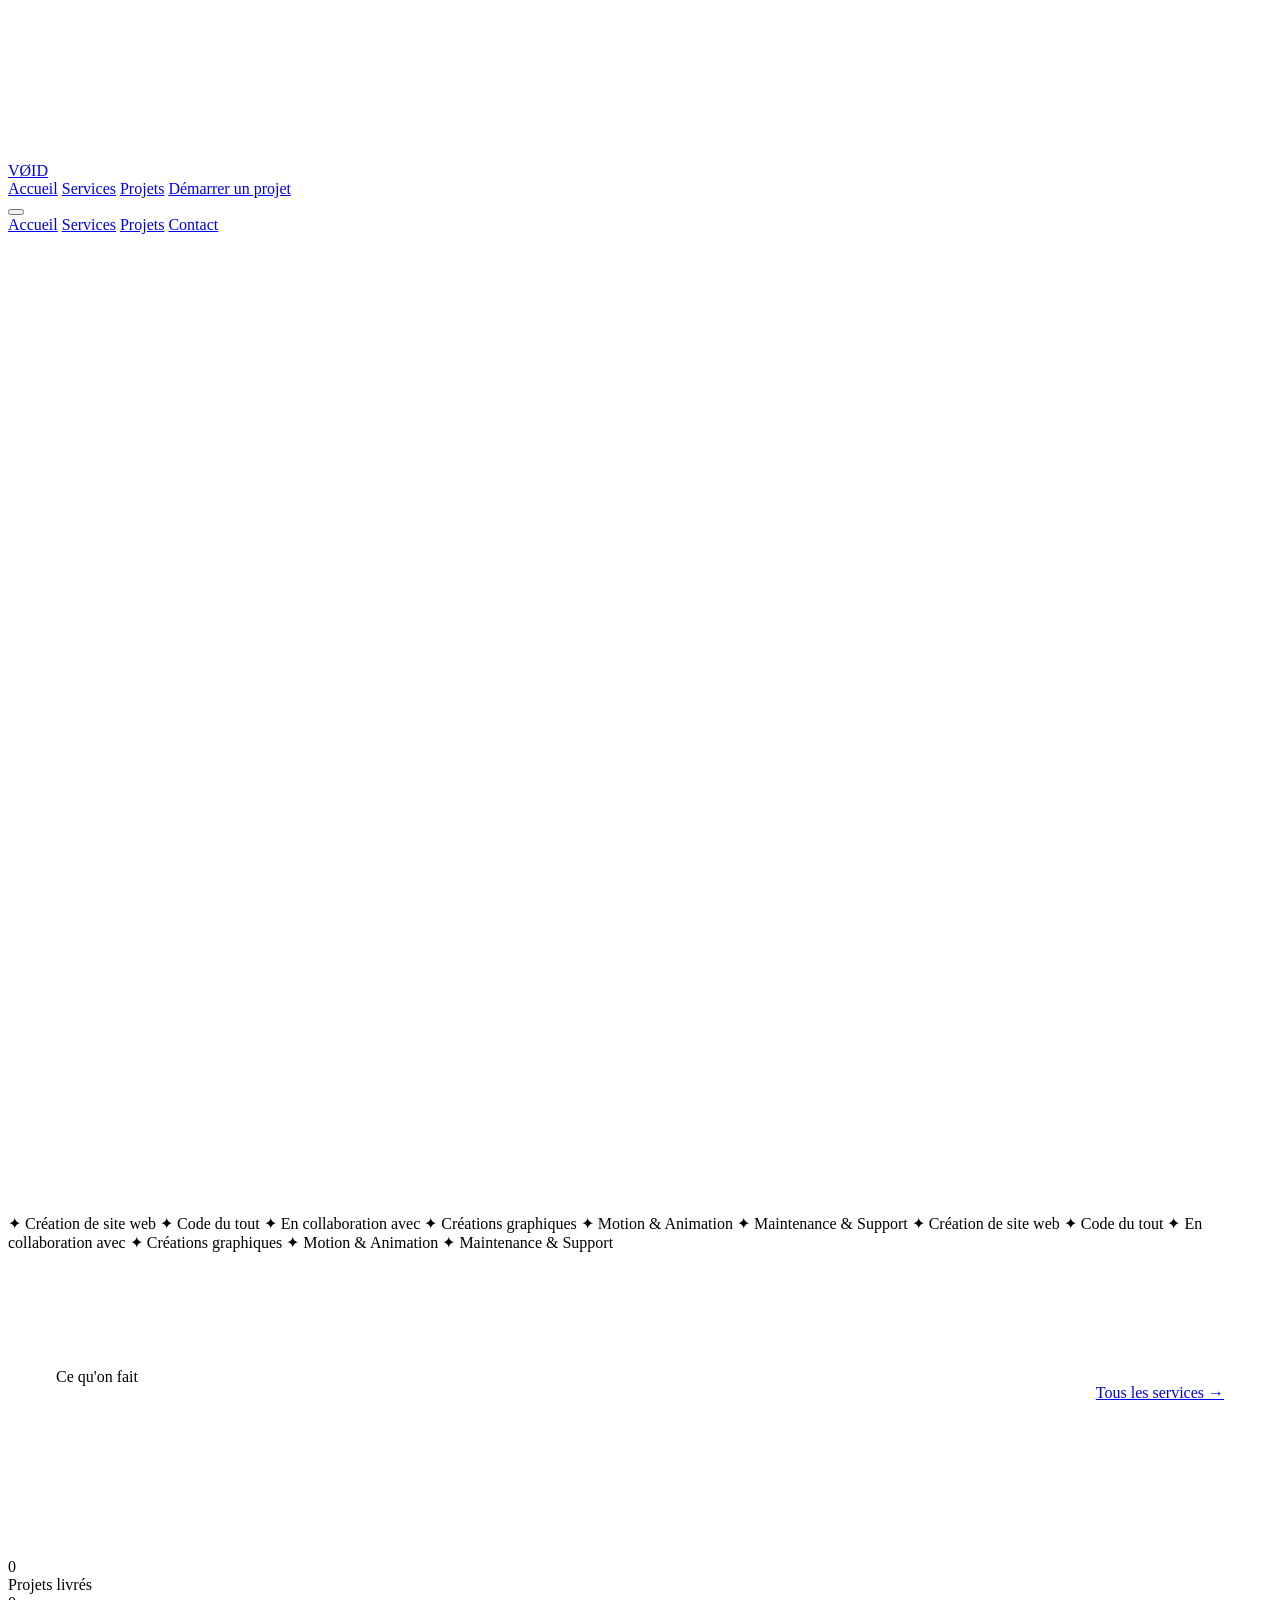
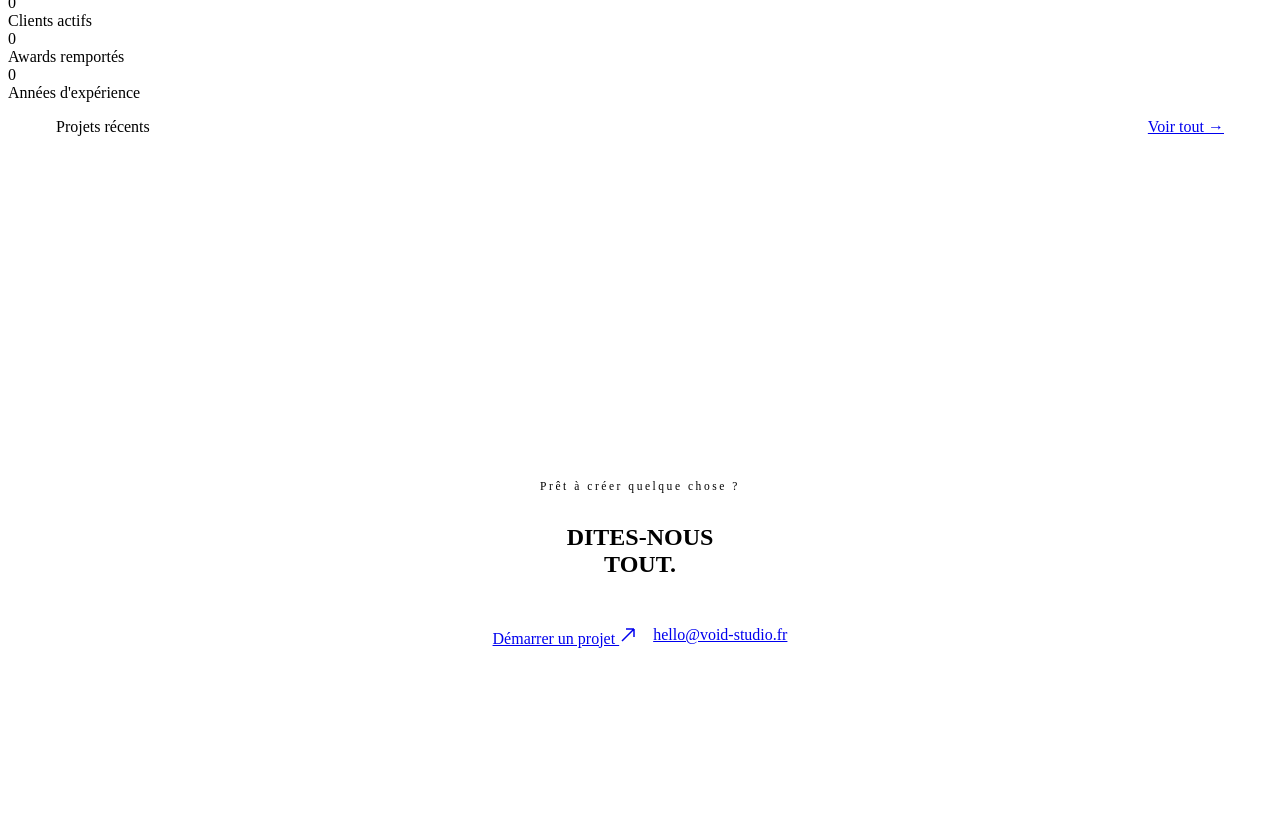
==== index.html @ 0b265ab8 "Add files via upload" ====
<!DOCTYPE html>
<html lang="fr">
<head>
<meta charset="UTF-8">
<meta name="viewport" content="width=device-width, initial-scale=1.0">
<title>VØID Studio — Accueil</title>
<meta name="description" content="Studio créatif parisien. Création de site web, code, design et collaborations.">
<link rel="stylesheet" href="css/style.css">
<style>
  .hero {
    min-height: 100vh;
    display: flex; flex-direction: column; justify-content: flex-end;
    padding: 0 48px 80px;
    position: relative; z-index: 1; overflow: hidden;
  }
  .hero-bg-text {
    position: absolute; bottom: -2vw; left: -1vw;
    font-size: 30vw; font-weight: 800;
    color: rgba(255,255,255,0.018); line-height: 1;
    letter-spacing: -0.05em; pointer-events: none;
    user-select: none; z-index: 0;
  }
  .hero-content { position: relative; z-index: 1; }
  .hero-tag {
    font-family: var(--font-mono); font-size: 0.72rem;
    color: var(--accent); letter-spacing: 0.22em;
    margin-bottom: 28px;
    opacity: 0; animation: fadeUp 0.9s 0.2s var(--ease-out) forwards;
    display: flex; align-items: center; gap: 12px;
  }
  .hero-tag::before { content:''; display:block; width:28px; height:1px; background:var(--accent); }
  .hero-title {
    font-size: clamp(5rem, 13vw, 14rem);
    font-weight: 800; line-height: 0.88; letter-spacing: -0.04em;
    opacity: 0; animation: fadeUp 0.9s 0.35s var(--ease-out) forwards;
  }
  .hero-title .accent { color: var(--accent); }
  .hero-bottom {
    display: flex; justify-content: space-between; align-items: flex-end;
    margin-top: 52px;
    opacity: 0; animation: fadeUp 0.9s 0.6s var(--ease-out) forwards; gap: 24px;
  }
  .hero-desc { font-family:var(--font-mono); font-size:0.85rem; color:var(--muted); line-height:1.8; max-width:320px; }
  .hero-actions { display:flex; gap:16px; flex-shrink:0; }
  .hero-scroll {
    position: absolute; bottom: 36px; left: 50%; transform: translateX(-50%);
    font-family:var(--font-mono); font-size:0.65rem; color:var(--muted); letter-spacing:0.2em;
    display:flex; flex-direction:column; align-items:center; gap:12px;
    opacity:0; animation: fadeIn 1s 1.2s forwards;
  }
  .hero-scroll-line { width:1px; height:60px; background:var(--muted2); position:relative; overflow:hidden; }
  .hero-scroll-line::after {
    content:''; position:absolute; top:-100%; width:100%; height:100%; background:var(--accent);
    animation: scrollLine 2s 1.5s var(--ease-out) infinite;
  }
  @keyframes scrollLine { 0%{top:-100%} 100%{top:200%} }

  .services-preview { padding: 100px 48px; }
  .services-header { display:flex; justify-content:space-between; align-items:flex-end; margin-bottom:56px; }
  .services-grid-home { display:grid; grid-template-columns:repeat(3,1fr); gap:2px; }
  .service-card-home {
    background:var(--bg2); border:1px solid var(--border); padding:44px 36px;
    transition:all 0.4s var(--ease-out); position:relative; overflow:hidden;
    text-decoration:none; color:inherit; display:block;
  }
  .service-card-home::after { content:''; position:absolute; bottom:0; left:0; right:0; height:2px; transform:scaleX(0); transform-origin:left; transition:transform 0.4s var(--ease-out); }
  .service-card-home:hover { background:var(--bg3); transform:translateY(-4px); }
  .service-card-home:hover::after { transform:scaleX(1); }
  .sc-num { font-family:var(--font-mono); font-size:0.65rem; color:var(--muted); margin-bottom:28px; display:flex; align-items:center; justify-content:space-between; }
  .sc-icon { font-size:1.4rem; }
  .sc-name { font-size:1.25rem; font-weight:700; margin-bottom:12px; }
  .sc-short { font-family:var(--font-mono); font-size:0.78rem; color:var(--muted); line-height:1.7; }
  .sc-arrow { margin-top:28px; font-size:1.1rem; opacity:0; transform:translateX(-8px); transition:all 0.3s var(--ease-out); }
  .service-card-home:hover .sc-arrow { opacity:1; transform:translateX(0); }
  .sc-c1::after{background:#b8ff57} .sc-c2::after{background:#57c8ff} .sc-c3::after{background:#ff9f57}
  .sc-c4::after{background:#ff4d6d} .sc-c5::after{background:#c457ff} .sc-c6::after{background:#57ffd4}

  .projects-preview { padding: 0 48px 100px; }
  .projects-header { display:flex; justify-content:space-between; align-items:center; margin-bottom:40px; }
  .projects-grid-home { display:grid; grid-template-columns:1.4fr 1fr; grid-template-rows:auto auto; gap:16px; }
  .proj-card { position:relative; overflow:hidden; text-decoration:none; color:inherit; background:var(--bg2); display:block; }
  .proj-card-big { grid-row:1/3; min-height:600px; }
  .proj-card-sm { min-height:280px; }
  .proj-visual { width:100%; height:100%; display:flex; align-items:center; justify-content:center; transition:transform 0.7s var(--ease-out); }
  .proj-big-text { font-size:9rem; font-weight:800; color:rgba(255,255,255,0.06); letter-spacing:-0.05em; transition:transform 0.7s var(--ease-out),color 0.4s; }
  .proj-card:hover .proj-big-text { color:rgba(255,255,255,0.09); transform:scale(1.04); }
  .proj-overlay { position:absolute; inset:0; background:linear-gradient(to top,rgba(7,7,13,0.92) 0%,rgba(7,7,13,0.1) 60%); padding:32px; display:flex; flex-direction:column; justify-content:flex-end; opacity:0; transition:opacity 0.4s; }
  .proj-card:hover .proj-overlay { opacity:1; }
  .proj-cat { font-family:var(--font-mono); font-size:0.65rem; color:var(--accent); letter-spacing:0.18em; margin-bottom:8px; }
  .proj-name { font-size:1.6rem; font-weight:700; margin-bottom:8px; }
  .proj-desc { font-family:var(--font-mono); font-size:0.78rem; color:rgba(240,239,234,0.6); line-height:1.7; }
  .proj-year { position:absolute; top:24px; right:24px; font-family:var(--font-mono); font-size:0.65rem; color:var(--muted); }

  .cta-section { padding:160px 48px; text-align:center; border-top:1px solid var(--border); }
  .cta-eyebrow { font-family:var(--font-mono); font-size:0.72rem; color:var(--accent); letter-spacing:0.22em; margin-bottom:32px; display:flex; align-items:center; justify-content:center; gap:16px; }
  .cta-eyebrow::before,.cta-eyebrow::after { content:''; display:block; width:40px; height:1px; background:var(--accent); }
  .cta-title { margin-bottom:48px; }
  .cta-buttons { display:flex; gap:16px; justify-content:center; }

  @media(max-width:1024px){ .services-grid-home{grid-template-columns:repeat(2,1fr)} }
  @media(max-width:768px){
    .hero{padding:0 24px 64px}
    .hero-bottom{flex-direction:column;align-items:flex-start}
    .services-preview,.projects-preview{padding-left:24px;padding-right:24px}
    .services-grid-home{grid-template-columns:1fr}
    .services-header{flex-direction:column;gap:24px;align-items:flex-start}
    .projects-grid-home{grid-template-columns:1fr}
    .proj-card-big{grid-row:auto;min-height:340px}
    .cta-section{padding:100px 24px}
    .cta-buttons{flex-direction:column;align-items:center}
  }
</style>
</head>
<body>
<canvas id="stars"></canvas>
<div class="cursor" id="cursor"></div>
<div class="cursor-ring" id="cursorRing"></div>
<div class="page-transition"></div>

<nav class="nav">
  <a class="nav-logo" href="index.html">VØID</a>
  <div class="nav-links">
    <a href="index.html">Accueil</a>
    <a href="services.html">Services</a>
    <a href="projets.html">Projets</a>
    <a href="contact.html" class="nav-cta">Démarrer un projet</a>
  </div>
  <button class="nav-toggle" aria-label="Menu"><span></span><span></span><span></span></button>
</nav>
<nav class="nav-mobile">
  <a href="index.html">Accueil</a>
  <a href="services.html">Services</a>
  <a href="projets.html">Projets</a>
  <a href="contact.html">Contact</a>
</nav>

<div class="page">
  <section class="hero">
    <div class="hero-bg-text">VØID</div>
    <div class="hero-content">
      <p class="hero-tag">Studio créatif — Paris</p>
      <h1 class="hero-title hero-parallax">
        <span class="glitch" data-text="NOUS">NOUS</span><br>
        FAISONS<br>DU <span class="accent">BRUIT.</span>
      </h1>
      <div class="hero-bottom">
        <p class="hero-desc">Un studio qui transforme les idées sauvages en expériences digitales inoubliables.<br>Du code, du design, et beaucoup de caractère.</p>
        <div class="hero-actions">
          <a href="services.html" class="btn btn-primary">Nos services <svg width="18" height="18" viewBox="0 0 18 18" fill="none"><path d="M3 15L15 3M15 3H7M15 3V11" stroke="currentColor" stroke-width="1.5"/></svg></a>
          <a href="projets.html" class="btn btn-outline">Voir les projets</a>
        </div>
      </div>
    </div>
    <div class="hero-scroll">SCROLL<div class="hero-scroll-line"></div></div>
  </section>

  <div class="marquee-wrapper">
    <div class="marquee-track">
      <span class="marquee-item"><span class="marquee-dot">✦</span> Création de site web</span>
      <span class="marquee-item"><span class="marquee-dot">✦</span> Code du tout</span>
      <span class="marquee-item"><span class="marquee-dot">✦</span> En collaboration avec</span>
      <span class="marquee-item"><span class="marquee-dot">✦</span> Créations graphiques</span>
      <span class="marquee-item"><span class="marquee-dot">✦</span> Motion & Animation</span>
      <span class="marquee-item"><span class="marquee-dot">✦</span> Maintenance & Support</span>
      <span class="marquee-item"><span class="marquee-dot">✦</span> Création de site web</span>
      <span class="marquee-item"><span class="marquee-dot">✦</span> Code du tout</span>
      <span class="marquee-item"><span class="marquee-dot">✦</span> En collaboration avec</span>
      <span class="marquee-item"><span class="marquee-dot">✦</span> Créations graphiques</span>
      <span class="marquee-item"><span class="marquee-dot">✦</span> Motion & Animation</span>
      <span class="marquee-item"><span class="marquee-dot">✦</span> Maintenance & Support</span>
    </div>
  </div>

  <section class="services-preview">
    <div class="services-header">
      <p class="section-label reveal">Ce qu'on fait</p>
      <a href="services.html" class="btn btn-outline reveal">Tous les services →</a>
    </div>
    <div class="services-grid-home" id="servicesGrid"></div>
  </section>

  <div class="stats-bar reveal">
    <div class="stat-item"><div class="stat-number" data-target="87" data-suffix="">0</div><div class="stat-label">Projets livrés</div></div>
    <div class="stat-item"><div class="stat-number" data-target="34" data-suffix="+">0</div><div class="stat-label">Clients actifs</div></div>
    <div class="stat-item"><div class="stat-number" data-target="12" data-suffix="">0</div><div class="stat-label">Awards remportés</div></div>
    <div class="stat-item"><div class="stat-number" data-target="5" data-suffix="">0</div><div class="stat-label">Années d'expérience</div></div>
  </div>

  <section class="projects-preview">
    <div class="projects-header">
      <p class="section-label reveal">Projets récents</p>
      <a href="projets.html" class="btn btn-outline reveal">Voir tout →</a>
    </div>
    <div class="projects-grid-home" id="projectsGrid"></div>
  </section>

  <section class="cta-section">
    <p class="cta-eyebrow reveal">Prêt à créer quelque chose ?</p>
    <h2 class="display-lg cta-title reveal">DITES-NOUS<br><span class="text-accent">TOUT.</span></h2>
    <div class="cta-buttons reveal">
      <a href="contact.html" class="btn btn-primary">Démarrer un projet <svg width="18" height="18" viewBox="0 0 18 18" fill="none"><path d="M3 15L15 3M15 3H7M15 3V11" stroke="currentColor" stroke-width="1.5"/></svg></a>
      <a href="mailto:hello@void-studio.fr" class="btn btn-outline">hello@void-studio.fr</a>
    </div>
  </section>

  <footer class="footer"></footer>
</div>

<script src="js/data.js"></script>
<script src="js/main.js"></script>
<script>
  const colorClasses = ['sc-c1','sc-c2','sc-c3','sc-c4','sc-c5','sc-c6'];
  const grid = document.getElementById('servicesGrid');
  if (grid && window.DATA) {
    DATA.services.forEach((s, i) => {
      grid.innerHTML += `<a href="services.html#${s.id}" class="service-card-home ${colorClasses[i]} reveal" style="transition-delay:${(i*0.08).toFixed(2)}s" data-hover>
        <div class="sc-num"><span>${s.num}</span><span class="sc-icon">${s.icon}</span></div>
        <h3 class="sc-name">${s.title}</h3>
        <p class="sc-short">${s.short}</p>
        <div class="sc-arrow" style="color:${s.color}">→</div></a>`;
    });
  }
  const pgrid = document.getElementById('projectsGrid');
  if (pgrid && window.DATA) {
    DATA.projects.slice(0,3).forEach((p, i) => {
      const big = i === 0;
      pgrid.innerHTML += `<a href="projets.html" class="proj-card ${big?'proj-card-big':'proj-card-sm'} reveal" style="background:linear-gradient(135deg,${p.color1},${p.color2});transition-delay:${(i*0.1).toFixed(2)}s" data-hover>
        <div class="proj-visual"><div class="proj-big-text">${p.letter}</div></div>
        <div class="proj-overlay">
          <div class="proj-cat">${p.tags.join(' — ')}</div>
          <h3 class="proj-name">${p.title}</h3>
          ${big?`<p class="proj-desc">${p.description}</p>`:''}
        </div>
        <span class="proj-year">${p.year}</span></a>`;
    });
  }
</script>
</body>
</html>
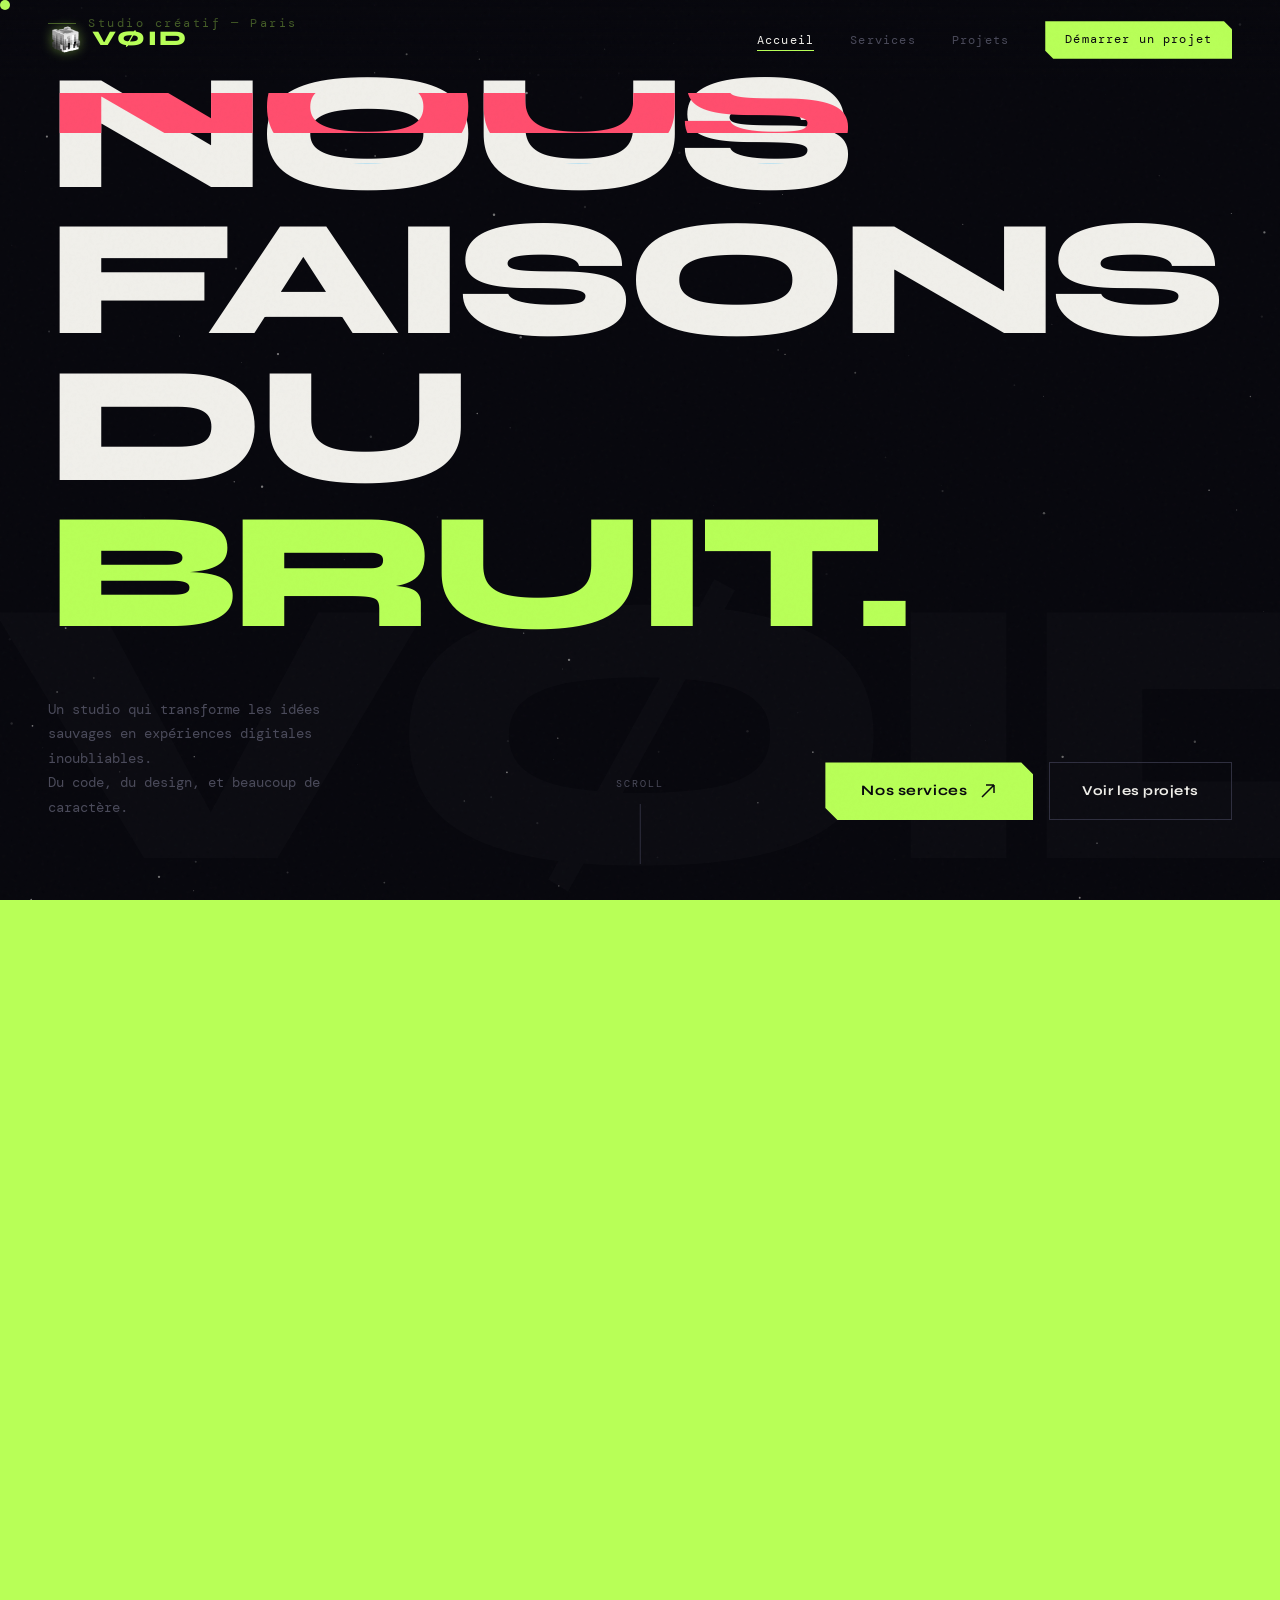
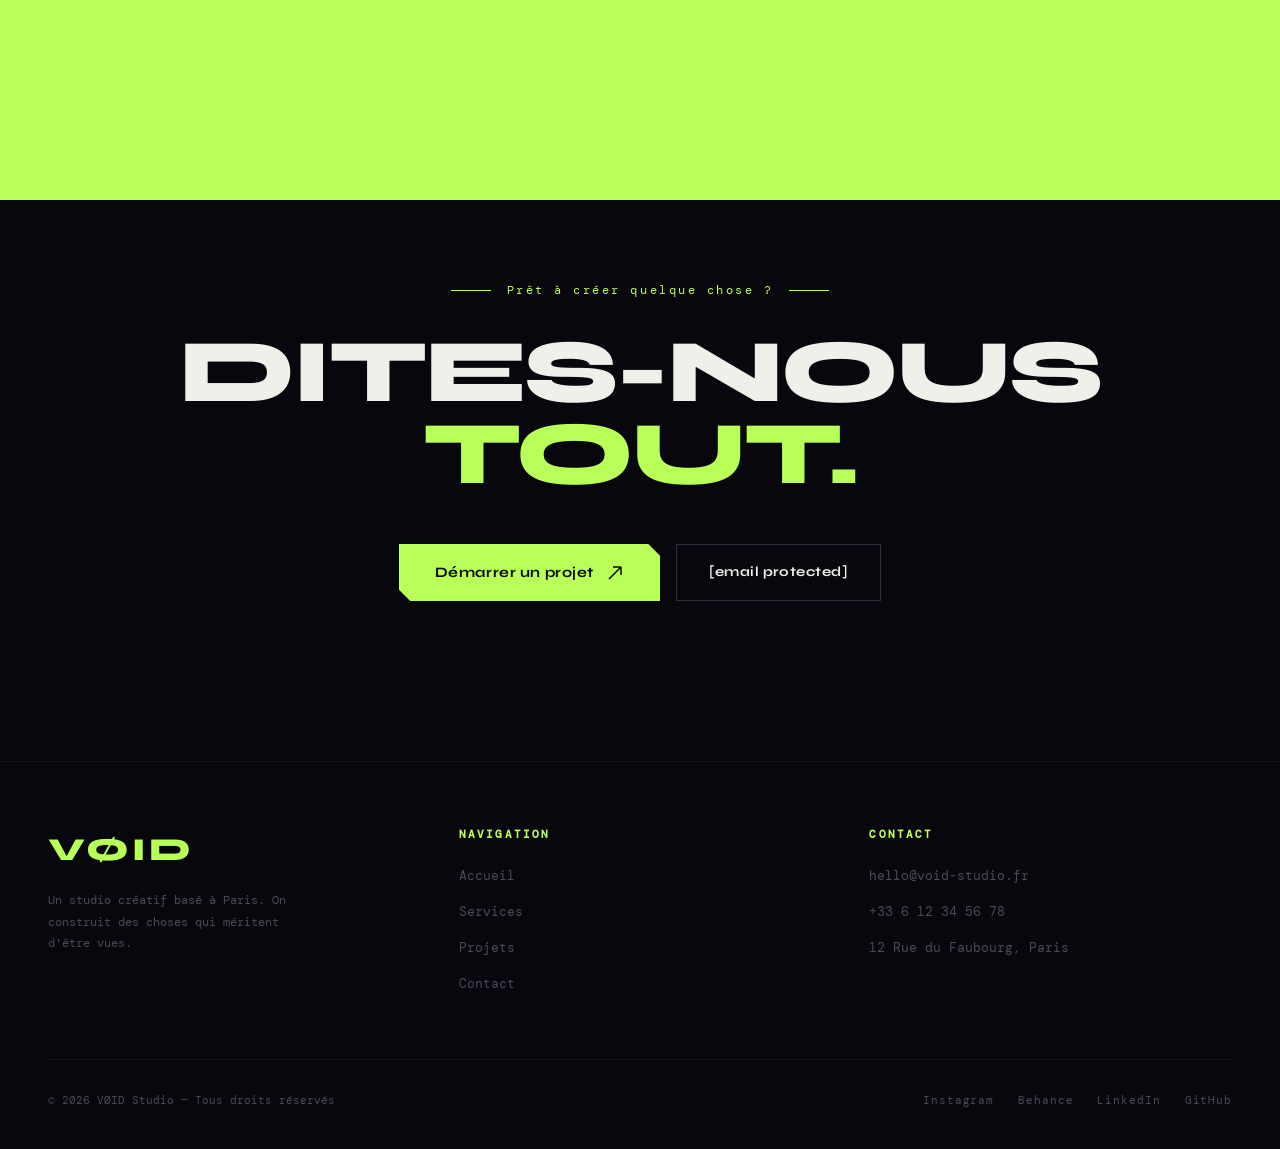
==== commit 4bbc74e0: "Update index.html" ====
--- a/index.html
+++ b/index.html
@@ -5,7 +5,7 @@
 <meta name="viewport" content="width=device-width, initial-scale=1.0">
 <title>VØID Studio — Accueil</title>
 <meta name="description" content="Studio créatif parisien. Création de site web, code, design et collaborations.">
-<link rel="stylesheet" href="css/style.css">
+<link rel="stylesheet" href="style.css">
 <style>
   .hero {
     min-height: 100vh;
@@ -118,7 +118,7 @@
 <div class="page-transition"></div>
 
 <nav class="nav">
-  <a class="nav-logo" href="index.html">VØID</a>
+  <a class="nav-logo" href="index.html"><img src="Voidsoul.png" alt="VØID" style="height:36px;width:36px;object-fit:contain;vertical-align:middle;margin-right:8px;filter:drop-shadow(0 0 6px rgba(184,255,87,0.4))">VØID</a>
   <div class="nav-links">
     <a href="index.html">Accueil</a>
     <a href="services.html">Services</a>
@@ -199,15 +199,15 @@
     <h2 class="display-lg cta-title reveal">DITES-NOUS<br><span class="text-accent">TOUT.</span></h2>
     <div class="cta-buttons reveal">
       <a href="contact.html" class="btn btn-primary">Démarrer un projet <svg width="18" height="18" viewBox="0 0 18 18" fill="none"><path d="M3 15L15 3M15 3H7M15 3V11" stroke="currentColor" stroke-width="1.5"/></svg></a>
-      <a href="mailto:hello@void-studio.fr" class="btn btn-outline">hello@void-studio.fr</a>
+      <a href="/cdn-cgi/l/email-protection#c4aca1a8a8ab84b2abada0e9b7b0b1a0adabeaa2b6" class="btn btn-outline"><span class="__cf_email__" data-cfemail="147c7178787b54627b7d7039676061707d7b3a7266">[email&#160;protected]</span></a>
     </div>
   </section>
 
   <footer class="footer"></footer>
 </div>
 
-<script src="js/data.js"></script>
-<script src="js/main.js"></script>
+<script data-cfasync="false" src="/cdn-cgi/scripts/5c5dd728/cloudflare-static/email-decode.min.js"></script><script src="data.js"></script>
+<script src="main.js"></script>
 <script>
   const colorClasses = ['sc-c1','sc-c2','sc-c3','sc-c4','sc-c5','sc-c6'];
   const grid = document.getElementById('servicesGrid');
@@ -227,13 +227,4 @@
       pgrid.innerHTML += `<a href="projets.html" class="proj-card ${big?'proj-card-big':'proj-card-sm'} reveal" style="background:linear-gradient(135deg,${p.color1},${p.color2});transition-delay:${(i*0.1).toFixed(2)}s" data-hover>
         <div class="proj-visual"><div class="proj-big-text">${p.letter}</div></div>
         <div class="proj-overlay">
-          <div class="proj-cat">${p.tags.join(' — ')}</div>
-          <h3 class="proj-name">${p.title}</h3>
-          ${big?`<p class="proj-desc">${p.description}</p>`:''}
-        </div>
-        <span class="proj-year">${p.year}</span></a>`;
-    });
-  }
-</script>
-</body>
-</html>+          <div class="proj-cat">${p.
--- a/style.css
+++ b/style.css
@@ -0,0 +1,473 @@
+/* ========================================================
+   VØID Studio — Global Stylesheet
+   ======================================================== */
+
+@import url('https://fonts.googleapis.com/css2?family=Syne:wght@400;600;700;800&family=DM+Mono:ital,wght@0,300;0,400;1,300&display=swap');
+
+/* ── RESET & ROOT ── */
+*, *::before, *::after { margin: 0; padding: 0; box-sizing: border-box; }
+
+:root {
+  --bg:      #07070d;
+  --bg2:     #0e0e1a;
+  --bg3:     #141424;
+  --accent:  #b8ff57;
+  --accent2: #ff4d6d;
+  --accent3: #57c8ff;
+  --white:   #f0efea;
+  --muted:   #4a4a5a;
+  --muted2:  #2e2e3e;
+  --border:  rgba(255,255,255,0.06);
+
+  --font-display: 'Syne', sans-serif;
+  --font-mono:    'DM Mono', monospace;
+
+  --ease-out:  cubic-bezier(0.16, 1, 0.3, 1);
+  --ease-in:   cubic-bezier(0.7, 0, 0.84, 0);
+
+  --radius: 2px;
+  --nav-h: 80px;
+}
+
+html { scroll-behavior: smooth; font-size: 16px; }
+
+body {
+  background: var(--bg);
+  color: var(--white);
+  font-family: var(--font-display);
+  cursor: none;
+  overflow-x: hidden;
+  line-height: 1.5;
+  -webkit-font-smoothing: antialiased;
+}
+
+/* ── NOISE OVERLAY ── */
+body::after {
+  content: '';
+  position: fixed; inset: 0;
+  background-image: url("data:image/svg+xml,%3Csvg viewBox='0 0 256 256' xmlns='http://www.w3.org/2000/svg'%3E%3Cfilter id='n'%3E%3CfeTurbulence type='fractalNoise' baseFrequency='0.9' numOctaves='4' stitchTiles='stitch'/%3E%3C/filter%3E%3Crect width='100%25' height='100%25' filter='url(%23n)' opacity='0.04'/%3E%3C/svg%3E");
+  pointer-events: none;
+  z-index: 9000;
+  opacity: 0.5;
+}
+
+/* ── CUSTOM CURSOR ── */
+.cursor {
+  position: fixed; top: 0; left: 0;
+  width: 10px; height: 10px;
+  background: var(--accent);
+  border-radius: 50%;
+  pointer-events: none;
+  z-index: 9999;
+  mix-blend-mode: exclusion;
+  transition: transform 0.08s ease, width 0.3s var(--ease-out), height 0.3s var(--ease-out);
+}
+.cursor-ring {
+  position: fixed; top: 0; left: 0;
+  width: 36px; height: 36px;
+  border: 1px solid rgba(184,255,87,0.5);
+  border-radius: 50%;
+  pointer-events: none;
+  z-index: 9998;
+  mix-blend-mode: exclusion;
+  transition: transform 0.18s var(--ease-out), width 0.35s var(--ease-out), height 0.35s var(--ease-out), border-color 0.3s, background 0.3s;
+}
+.cursor-ring.hovered {
+  width: 56px; height: 56px;
+  border-color: var(--accent);
+  background: rgba(184,255,87,0.06);
+}
+.cursor-ring.clicking { transform: scale(0.8) !important; }
+
+/* ── CANVAS STARS ── */
+#stars {
+  position: fixed; top: 0; left: 0;
+  width: 100%; height: 100%;
+  z-index: 0; pointer-events: none;
+}
+
+/* ── NAVIGATION ── */
+.nav {
+  position: fixed; top: 0; left: 0; right: 0;
+  z-index: 200;
+  height: var(--nav-h);
+  display: flex; justify-content: space-between; align-items: center;
+  padding: 0 48px;
+}
+.nav::before {
+  content: '';
+  position: absolute; inset: 0;
+  background: linear-gradient(to bottom, rgba(7,7,13,0.95) 0%, rgba(7,7,13,0) 100%);
+  pointer-events: none;
+}
+.nav-logo {
+  font-size: 1.3rem; font-weight: 800;
+  letter-spacing: 0.12em; color: var(--accent);
+  text-decoration: none; z-index: 1;
+  transition: opacity 0.3s;
+}
+.nav-logo:hover { opacity: 0.7; }
+.nav-links {
+  display: flex; gap: 36px; align-items: center; z-index: 1;
+}
+.nav-links a {
+  font-family: var(--font-mono); font-size: 0.75rem;
+  color: var(--muted); text-decoration: none;
+  letter-spacing: 0.1em; transition: color 0.3s;
+  position: relative;
+}
+.nav-links a::after {
+  content: '';
+  position: absolute; bottom: -2px; left: 0;
+  width: 0; height: 1px;
+  background: var(--accent);
+  transition: width 0.3s var(--ease-out);
+}
+.nav-links a:hover, .nav-links a.active { color: var(--white); }
+.nav-links a:hover::after, .nav-links a.active::after { width: 100%; }
+.nav-cta {
+  font-family: var(--font-mono) !important;
+  background: var(--accent) !important;
+  color: var(--bg) !important;
+  padding: 10px 20px !important;
+  font-size: 0.72rem !important;
+  font-weight: 400 !important;
+  letter-spacing: 0.1em !important;
+  transition: transform 0.25s, box-shadow 0.25s !important;
+  clip-path: polygon(0 0, calc(100% - 8px) 0, 100% 8px, 100% 100%, 8px 100%, 0 calc(100% - 8px));
+}
+.nav-cta::after { display: none !important; }
+.nav-cta:hover { transform: translateY(-2px) !important; box-shadow: 0 8px 30px rgba(184,255,87,0.3) !important; }
+
+/* Mobile hamburger */
+.nav-toggle {
+  display: none; z-index: 1;
+  flex-direction: column; gap: 5px; cursor: pointer;
+  background: none; border: none; padding: 4px;
+}
+.nav-toggle span {
+  display: block; width: 24px; height: 1px;
+  background: var(--white); transition: all 0.3s;
+}
+.nav-toggle.open span:nth-child(1) { transform: translateY(6px) rotate(45deg); }
+.nav-toggle.open span:nth-child(2) { opacity: 0; }
+.nav-toggle.open span:nth-child(3) { transform: translateY(-6px) rotate(-45deg); }
+
+/* Mobile menu */
+.nav-mobile {
+  display: none;
+  position: fixed; inset: 0;
+  background: var(--bg);
+  z-index: 190;
+  flex-direction: column; justify-content: center; align-items: center;
+  gap: 40px;
+}
+.nav-mobile.open { display: flex; }
+.nav-mobile a {
+  font-size: 2.5rem; font-weight: 800;
+  color: var(--white); text-decoration: none;
+  letter-spacing: -0.02em; transition: color 0.3s;
+}
+.nav-mobile a:hover { color: var(--accent); }
+
+/* ── PAGE WRAPPER ── */
+.page { position: relative; z-index: 1; }
+
+/* ── SECTION BASICS ── */
+.section { padding: 120px 48px; }
+.section-sm { padding: 80px 48px; }
+
+.section-label {
+  font-family: var(--font-mono); font-size: 0.68rem;
+  color: var(--accent); letter-spacing: 0.3em;
+  text-transform: uppercase;
+  display: flex; align-items: center; gap: 16px;
+  margin-bottom: 64px;
+}
+.section-label::before {
+  content: ''; display: block;
+  width: 32px; height: 1px; background: var(--accent);
+  flex-shrink: 0;
+}
+
+/* ── TYPOGRAPHY ── */
+.display-xl {
+  font-size: clamp(4rem, 11vw, 12rem);
+  font-weight: 800; line-height: 0.9;
+  letter-spacing: -0.03em;
+}
+.display-lg {
+  font-size: clamp(3rem, 7vw, 8rem);
+  font-weight: 800; line-height: 0.92;
+  letter-spacing: -0.03em;
+}
+.display-md {
+  font-size: clamp(2rem, 4vw, 4rem);
+  font-weight: 700; line-height: 1.1;
+  letter-spacing: -0.02em;
+}
+.text-accent { color: var(--accent); }
+.text-muted { color: var(--muted); }
+.text-mono {
+  font-family: var(--font-mono);
+  font-size: 0.85rem; line-height: 1.8;
+}
+
+/* ── BUTTONS ── */
+.btn {
+  display: inline-flex; align-items: center; gap: 12px;
+  text-decoration: none; font-family: var(--font-display);
+  font-weight: 700; letter-spacing: 0.04em;
+  transition: all 0.3s var(--ease-out);
+  cursor: none;
+}
+.btn-primary {
+  background: var(--accent); color: var(--bg);
+  padding: 18px 36px; font-size: 0.9rem;
+  clip-path: polygon(0 0, calc(100% - 12px) 0, 100% 12px, 100% 100%, 12px 100%, 0 calc(100% - 12px));
+}
+.btn-primary:hover {
+  transform: translateY(-3px);
+  box-shadow: 0 20px 60px rgba(184,255,87,0.25);
+}
+.btn-outline {
+  border: 1px solid var(--muted2); color: var(--white);
+  padding: 16px 32px; font-size: 0.85rem;
+}
+.btn-outline:hover {
+  border-color: var(--white);
+  transform: translateY(-2px);
+}
+.btn svg { transition: transform 0.3s var(--ease-out); }
+.btn:hover svg { transform: translate(4px, -4px); }
+
+/* ── CARDS ── */
+.card {
+  background: var(--bg2);
+  border: 1px solid var(--border);
+  transition: all 0.4s var(--ease-out);
+}
+.card:hover { border-color: rgba(184,255,87,0.12); background: var(--bg3); }
+
+/* ── TAG ── */
+.tag {
+  display: inline-block;
+  font-family: var(--font-mono); font-size: 0.65rem;
+  letter-spacing: 0.15em; text-transform: uppercase;
+  padding: 5px 12px;
+  border: 1px solid var(--muted2);
+  color: var(--muted);
+}
+
+/* ── DIVIDER ── */
+.divider { height: 1px; background: var(--border); margin: 0 48px; }
+
+/* ── MARQUEE ── */
+.marquee-wrapper {
+  border-top: 1px solid var(--border);
+  border-bottom: 1px solid var(--border);
+  padding: 18px 0; overflow: hidden;
+  background: rgba(255,255,255,0.015);
+}
+.marquee-track {
+  display: flex; white-space: nowrap;
+  animation: marquee 20s linear infinite;
+}
+.marquee-track:hover { animation-play-state: paused; }
+.marquee-item {
+  font-family: var(--font-mono); font-size: 0.72rem;
+  letter-spacing: 0.18em; color: var(--muted);
+  padding: 0 48px; display: flex; align-items: center; gap: 48px;
+}
+.marquee-dot { color: var(--accent); }
+
+/* ── STATS BAR ── */
+.stats-bar {
+  background: var(--accent);
+  display: grid; grid-template-columns: repeat(4, 1fr);
+}
+.stat-item { padding: 52px 40px; border-right: 1px solid rgba(7,7,13,0.12); }
+.stat-item:last-child { border-right: none; }
+.stat-number {
+  font-size: clamp(2.5rem, 5vw, 4rem);
+  font-weight: 800; color: var(--bg); line-height: 1;
+}
+.stat-suffix { color: rgba(7,7,13,0.5); font-size: 0.6em; }
+.stat-label {
+  font-family: var(--font-mono); font-size: 0.7rem;
+  color: rgba(7,7,13,0.55); margin-top: 8px;
+  letter-spacing: 0.1em; text-transform: uppercase;
+}
+
+/* ── FOOTER ── */
+.footer {
+  border-top: 1px solid var(--border);
+  padding: 64px 48px 40px;
+  position: relative; z-index: 1;
+}
+.footer-top {
+  display: grid; grid-template-columns: 1fr 1fr 1fr;
+  gap: 48px; margin-bottom: 64px;
+}
+.footer-brand .logo {
+  font-size: 2rem; font-weight: 800;
+  color: var(--accent); letter-spacing: 0.1em;
+  display: block; margin-bottom: 16px;
+}
+.footer-brand p {
+  font-family: var(--font-mono); font-size: 0.78rem;
+  color: var(--muted); line-height: 1.7; max-width: 260px;
+}
+.footer-col h4 {
+  font-family: var(--font-mono); font-size: 0.68rem;
+  color: var(--accent); letter-spacing: 0.2em;
+  text-transform: uppercase; margin-bottom: 20px;
+}
+.footer-col ul { list-style: none; display: flex; flex-direction: column; gap: 12px; }
+.footer-col ul li a {
+  font-family: var(--font-mono); font-size: 0.8rem;
+  color: var(--muted); text-decoration: none;
+  transition: color 0.3s;
+}
+.footer-col ul li a:hover { color: var(--white); }
+.footer-bottom {
+  display: flex; justify-content: space-between; align-items: center;
+  padding-top: 32px; border-top: 1px solid var(--border);
+}
+.footer-copy {
+  font-family: var(--font-mono); font-size: 0.7rem; color: var(--muted);
+}
+.footer-socials { display: flex; gap: 24px; }
+.footer-socials a {
+  font-family: var(--font-mono); font-size: 0.7rem;
+  color: var(--muted); text-decoration: none;
+  letter-spacing: 0.08em; transition: color 0.3s;
+}
+.footer-socials a:hover { color: var(--accent); }
+
+/* ── SCROLL REVEAL ── */
+.reveal {
+  opacity: 0;
+  transform: translateY(32px);
+  transition: opacity 0.8s var(--ease-out), transform 0.8s var(--ease-out);
+}
+.reveal.visible { opacity: 1; transform: translateY(0); }
+.reveal-left {
+  opacity: 0; transform: translateX(-32px);
+  transition: opacity 0.8s var(--ease-out), transform 0.8s var(--ease-out);
+}
+.reveal-left.visible { opacity: 1; transform: translateX(0); }
+.reveal-right {
+  opacity: 0; transform: translateX(32px);
+  transition: opacity 0.8s var(--ease-out), transform 0.8s var(--ease-out);
+}
+.reveal-right.visible { opacity: 1; transform: translateX(0); }
+
+/* ── PAGE TRANSITION ── */
+.page-transition {
+  position: fixed; inset: 0; z-index: 9990;
+  background: var(--accent);
+  transform: translateY(100%);
+  pointer-events: none;
+}
+.page-transition.entering { animation: ptEnter 0.5s var(--ease-out) forwards; }
+.page-transition.leaving  { animation: ptLeave 0.5s var(--ease-in) forwards; }
+
+/* ── GLITCH ── */
+.glitch { position: relative; }
+.glitch::before, .glitch::after {
+  content: attr(data-text);
+  position: absolute; top: 0; left: 0;
+  width: 100%; height: 100%;
+}
+.glitch::before {
+  color: var(--accent2);
+  clip-path: polygon(0 30%, 100% 30%, 100% 50%, 0 50%);
+  animation: glitch1 5s infinite;
+}
+.glitch::after {
+  color: var(--accent3);
+  clip-path: polygon(0 65%, 100% 65%, 100% 80%, 0 80%);
+  animation: glitch2 5s infinite 0.15s;
+}
+
+/* ── ANIMATIONS ── */
+@keyframes marquee {
+  from { transform: translateX(0); }
+  to   { transform: translateX(-50%); }
+}
+@keyframes glitch1 {
+  0%,88%,100% { transform: translate(0); opacity: 0; }
+  89% { transform: translate(-3px, 1px); opacity: 0.8; }
+  91% { transform: translate(3px, -1px); opacity: 0.5; }
+  94% { transform: translate(0); opacity: 0; }
+}
+@keyframes glitch2 {
+  0%,90%,100% { transform: translate(0); opacity: 0; }
+  91% { transform: translate(3px, -2px); opacity: 0.7; }
+  93% { transform: translate(-3px, 1px); opacity: 0.4; }
+  96% { transform: translate(0); opacity: 0; }
+}
+@keyframes fadeUp {
+  from { opacity: 0; transform: translateY(30px); }
+  to   { opacity: 1; transform: translateY(0); }
+}
+@keyframes fadeIn {
+  from { opacity: 0; }
+  to   { opacity: 1; }
+}
+@keyframes ptEnter {
+  from { transform: translateY(100%); }
+  to   { transform: translateY(0%); }
+}
+@keyframes ptLeave {
+  from { transform: translateY(0%); }
+  to   { transform: translateY(-100%); }
+}
+@keyframes spin {
+  to { transform: rotate(360deg); }
+}
+@keyframes pulse {
+  0%,100% { opacity: 1; }
+  50% { opacity: 0.4; }
+}
+
+/* ── HERO SHARED ── */
+.page-hero {
+  min-height: 55vh;
+  display: flex; flex-direction: column; justify-content: flex-end;
+  padding: calc(var(--nav-h) + 60px) 48px 80px;
+}
+.page-hero-tag {
+  font-family: var(--font-mono); font-size: 0.7rem;
+  color: var(--accent); letter-spacing: 0.2em;
+  margin-bottom: 24px;
+  opacity: 0; animation: fadeUp 0.9s 0.2s var(--ease-out) forwards;
+}
+.page-hero h1 {
+  opacity: 0; animation: fadeUp 0.9s 0.35s var(--ease-out) forwards;
+}
+.page-hero p {
+  opacity: 0; animation: fadeUp 0.9s 0.55s var(--ease-out) forwards;
+}
+
+/* ── RESPONSIVE ── */
+@media (max-width: 1024px) {
+  .section, .section-sm { padding-left: 32px; padding-right: 32px; }
+  .nav { padding: 0 32px; }
+  .stats-bar { grid-template-columns: repeat(2, 1fr); }
+  .footer-top { grid-template-columns: 1fr 1fr; }
+  .footer-top > :first-child { grid-column: 1 / -1; }
+}
+@media (max-width: 768px) {
+  .section, .section-sm { padding-left: 24px; padding-right: 24px; padding-top: 80px; padding-bottom: 80px; }
+  .nav { padding: 0 24px; }
+  .nav-links { display: none; }
+  .nav-toggle { display: flex; }
+  .stats-bar { grid-template-columns: 1fr 1fr; }
+  .footer-top { grid-template-columns: 1fr; }
+  .footer-bottom { flex-direction: column; gap: 16px; text-align: center; }
+  .divider { margin: 0 24px; }
+  body { cursor: auto; }
+  .cursor, .cursor-ring { display: none; }
+}
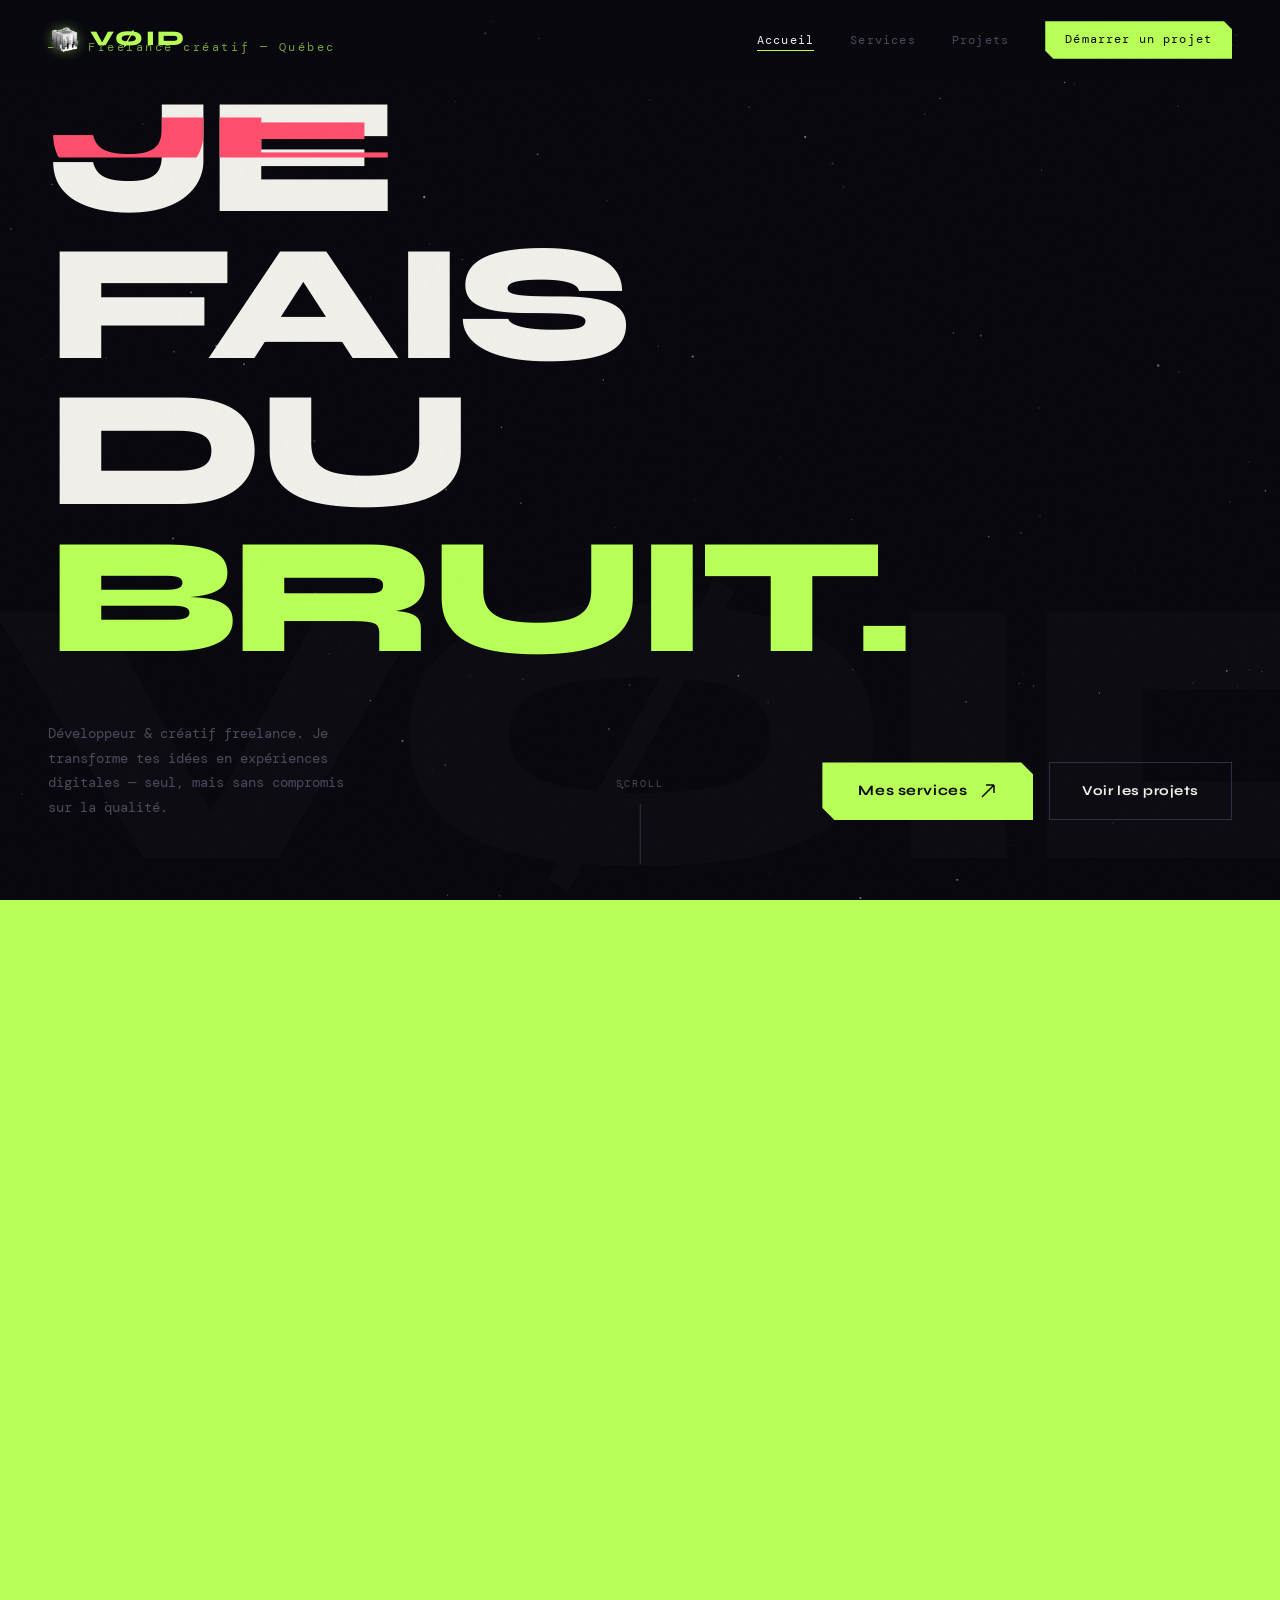
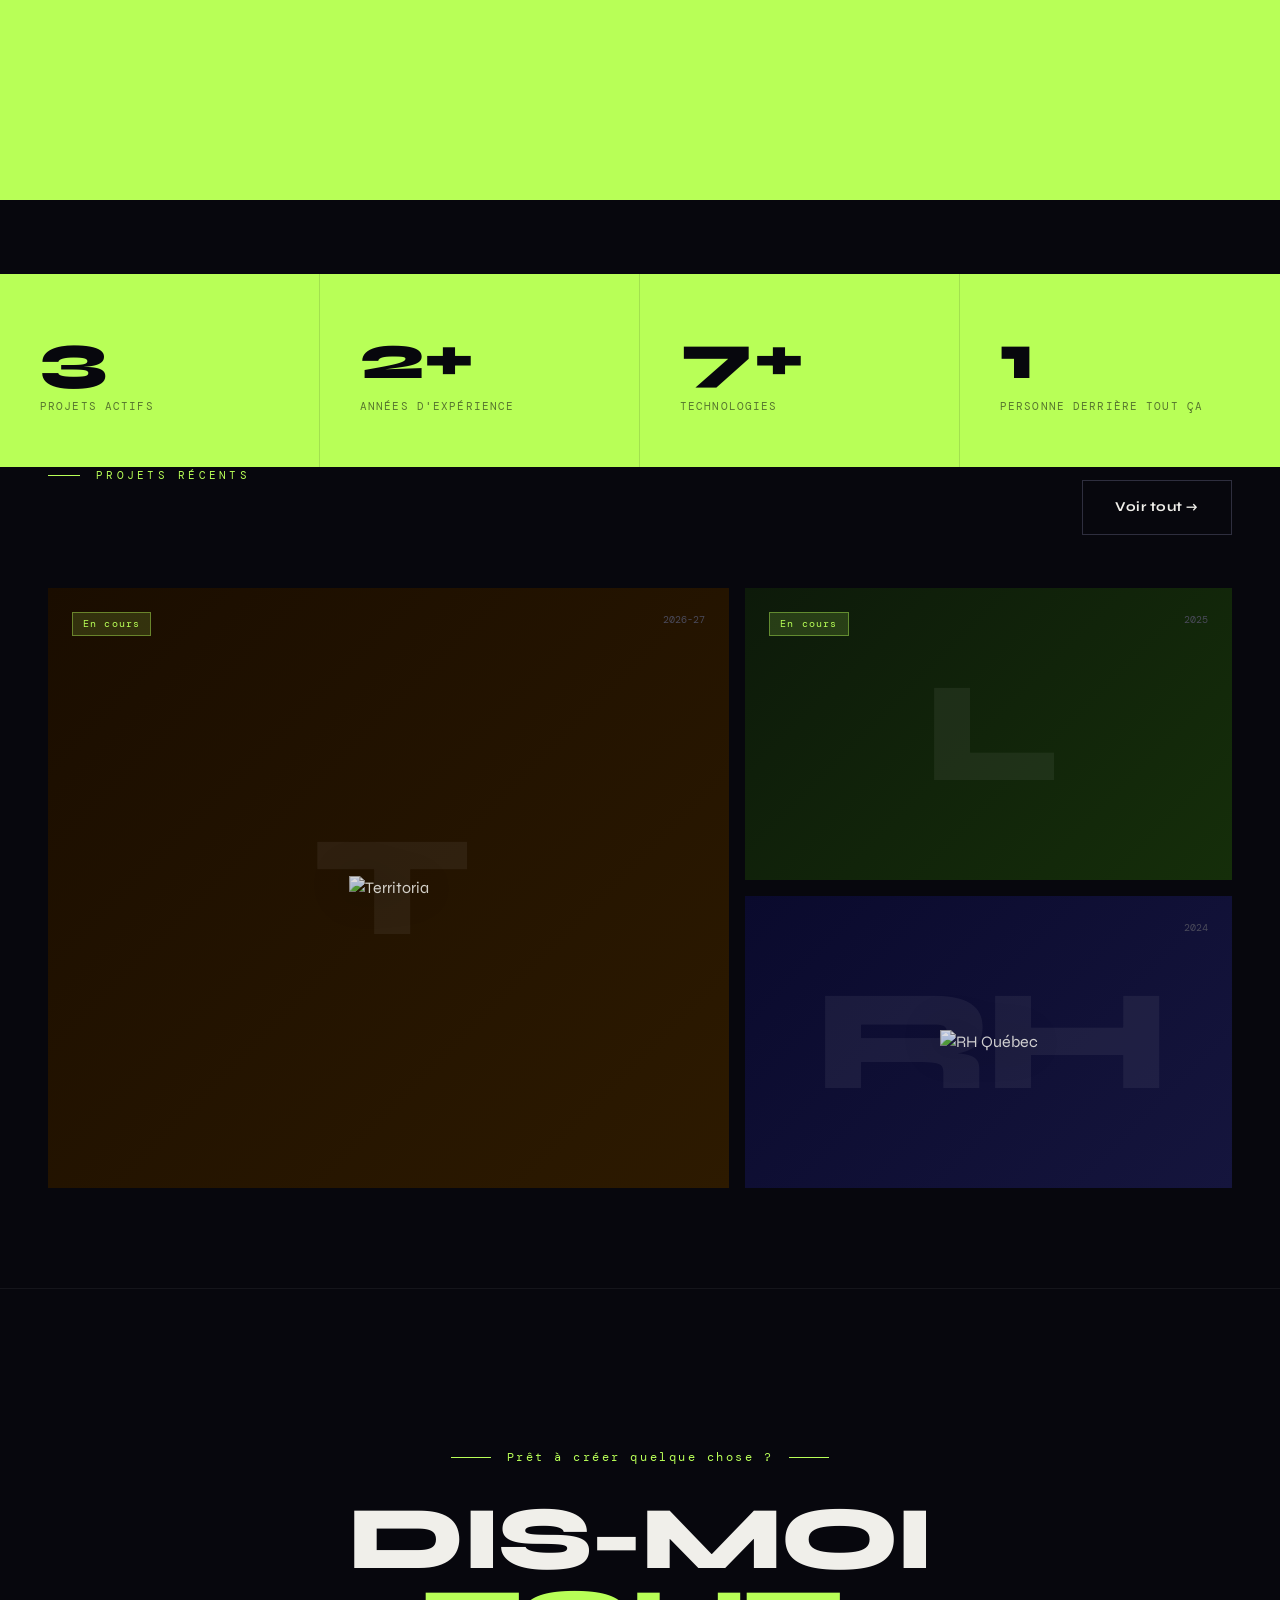
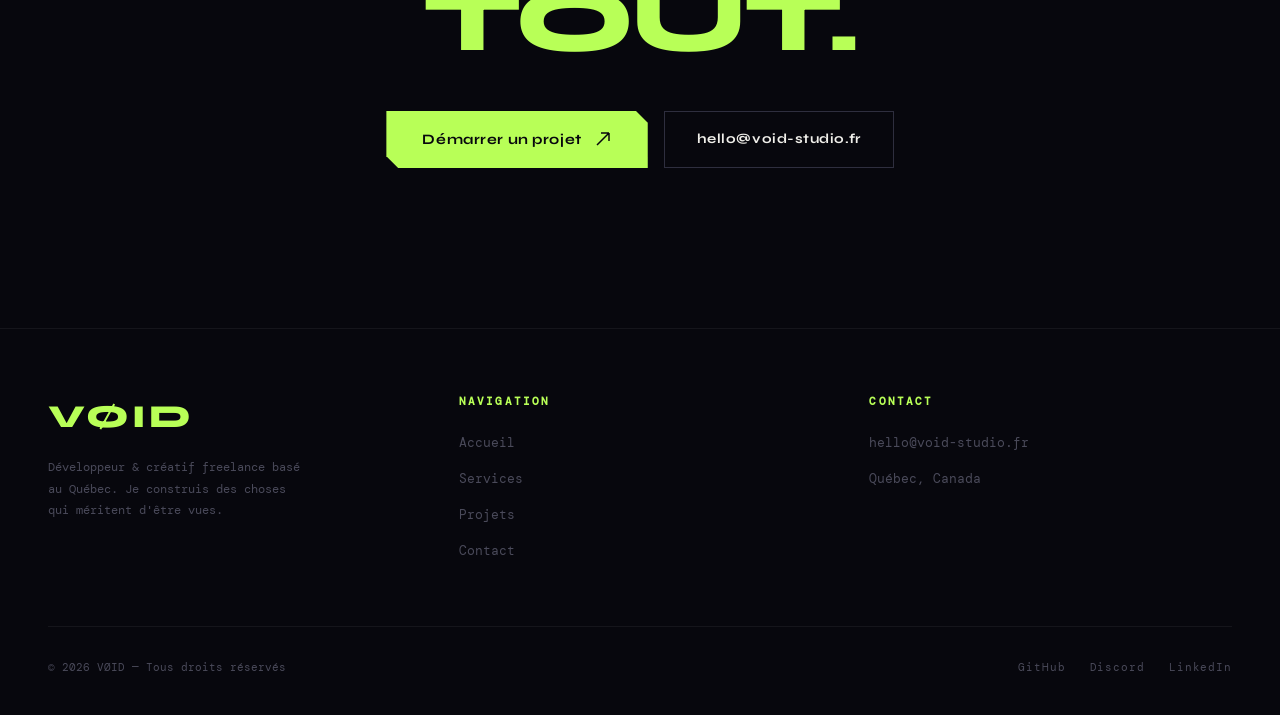
==== commit f3fcce57: "Update index.html" ====
--- a/index.html
+++ b/index.html
@@ -3,8 +3,8 @@
 <head>
 <meta charset="UTF-8">
 <meta name="viewport" content="width=device-width, initial-scale=1.0">
-<title>VØID Studio — Accueil</title>
-<meta name="description" content="Studio créatif parisien. Création de site web, code, design et collaborations.">
+<title>VØID — Accueil</title>
+<meta name="description" content="Développeur & créatif freelance. Sites web, applications, serveurs Minecraft, apps desktop.">
 <link rel="stylesheet" href="style.css">
 <style>
   .hero {
@@ -81,15 +81,18 @@
   .proj-card { position:relative; overflow:hidden; text-decoration:none; color:inherit; background:var(--bg2); display:block; }
   .proj-card-big { grid-row:1/3; min-height:600px; }
   .proj-card-sm { min-height:280px; }
-  .proj-visual { width:100%; height:100%; display:flex; align-items:center; justify-content:center; transition:transform 0.7s var(--ease-out); }
+  .proj-visual { width:100%; height:100%; display:flex; align-items:center; justify-content:center; transition:transform 0.7s var(--ease-out); position:relative; }
   .proj-big-text { font-size:9rem; font-weight:800; color:rgba(255,255,255,0.06); letter-spacing:-0.05em; transition:transform 0.7s var(--ease-out),color 0.4s; }
   .proj-card:hover .proj-big-text { color:rgba(255,255,255,0.09); transform:scale(1.04); }
+  .proj-logo { position:absolute; max-width:45%; max-height:55%; object-fit:contain; opacity:0.85; filter:drop-shadow(0 0 20px rgba(0,0,0,0.6)); transition:transform 0.5s var(--ease-out); }
+  .proj-card:hover .proj-logo { transform:scale(1.06); }
   .proj-overlay { position:absolute; inset:0; background:linear-gradient(to top,rgba(7,7,13,0.92) 0%,rgba(7,7,13,0.1) 60%); padding:32px; display:flex; flex-direction:column; justify-content:flex-end; opacity:0; transition:opacity 0.4s; }
   .proj-card:hover .proj-overlay { opacity:1; }
   .proj-cat { font-family:var(--font-mono); font-size:0.65rem; color:var(--accent); letter-spacing:0.18em; margin-bottom:8px; }
   .proj-name { font-size:1.6rem; font-weight:700; margin-bottom:8px; }
   .proj-desc { font-family:var(--font-mono); font-size:0.78rem; color:rgba(240,239,234,0.6); line-height:1.7; }
   .proj-year { position:absolute; top:24px; right:24px; font-family:var(--font-mono); font-size:0.65rem; color:var(--muted); }
+  .proj-status { position:absolute; top:24px; left:24px; font-family:var(--font-mono); font-size:0.6rem; letter-spacing:0.12em; padding:4px 10px; background:rgba(184,255,87,0.15); border:1px solid rgba(184,255,87,0.4); color:var(--accent); }
 
   .cta-section { padding:160px 48px; text-align:center; border-top:1px solid var(--border); }
   .cta-eyebrow { font-family:var(--font-mono); font-size:0.72rem; color:var(--accent); letter-spacing:0.22em; margin-bottom:32px; display:flex; align-items:center; justify-content:center; gap:16px; }
@@ -118,7 +121,7 @@
 <div class="page-transition"></div>
 
 <nav class="nav">
-  <a class="nav-logo" href="index.html"><img src="Voidsoul.png" alt="VØID" style="height:36px;width:36px;object-fit:contain;vertical-align:middle;margin-right:8px;filter:drop-shadow(0 0 6px rgba(184,255,87,0.4))">VØID</a>
+  <a class="nav-logo" href="index.html"><img src="Voidsoul.png" alt="VØID" style="height:34px;width:34px;object-fit:contain;vertical-align:middle;margin-right:8px;filter:drop-shadow(0 0 6px rgba(184,255,87,0.4))">VØID</a>
   <div class="nav-links">
     <a href="index.html">Accueil</a>
     <a href="services.html">Services</a>
@@ -138,15 +141,15 @@
   <section class="hero">
     <div class="hero-bg-text">VØID</div>
     <div class="hero-content">
-      <p class="hero-tag">Studio créatif — Paris</p>
+      <p class="hero-tag">Freelance créatif — Québec</p>
       <h1 class="hero-title hero-parallax">
-        <span class="glitch" data-text="NOUS">NOUS</span><br>
-        FAISONS<br>DU <span class="accent">BRUIT.</span>
+        <span class="glitch" data-text="JE">JE</span><br>
+        FAIS<br>DU <span class="accent">BRUIT.</span>
       </h1>
       <div class="hero-bottom">
-        <p class="hero-desc">Un studio qui transforme les idées sauvages en expériences digitales inoubliables.<br>Du code, du design, et beaucoup de caractère.</p>
+        <p class="hero-desc">Développeur & créatif freelance. Je transforme tes idées en expériences digitales — seul, mais sans compromis sur la qualité.</p>
         <div class="hero-actions">
-          <a href="services.html" class="btn btn-primary">Nos services <svg width="18" height="18" viewBox="0 0 18 18" fill="none"><path d="M3 15L15 3M15 3H7M15 3V11" stroke="currentColor" stroke-width="1.5"/></svg></a>
+          <a href="services.html" class="btn btn-primary">Mes services <svg width="18" height="18" viewBox="0 0 18 18" fill="none"><path d="M3 15L15 3M15 3H7M15 3V11" stroke="currentColor" stroke-width="1.5"/></svg></a>
           <a href="projets.html" class="btn btn-outline">Voir les projets</a>
         </div>
       </div>
@@ -156,34 +159,34 @@
 
   <div class="marquee-wrapper">
     <div class="marquee-track">
-      <span class="marquee-item"><span class="marquee-dot">✦</span> Création de site web</span>
-      <span class="marquee-item"><span class="marquee-dot">✦</span> Code du tout</span>
-      <span class="marquee-item"><span class="marquee-dot">✦</span> En collaboration avec</span>
+      <span class="marquee-item"><span class="marquee-dot">✦</span> Sites web</span>
+      <span class="marquee-item"><span class="marquee-dot">✦</span> Applications web</span>
+      <span class="marquee-item"><span class="marquee-dot">✦</span> Serveurs Minecraft</span>
+      <span class="marquee-item"><span class="marquee-dot">✦</span> Apps desktop Electron</span>
       <span class="marquee-item"><span class="marquee-dot">✦</span> Créations graphiques</span>
-      <span class="marquee-item"><span class="marquee-dot">✦</span> Motion & Animation</span>
       <span class="marquee-item"><span class="marquee-dot">✦</span> Maintenance & Support</span>
-      <span class="marquee-item"><span class="marquee-dot">✦</span> Création de site web</span>
-      <span class="marquee-item"><span class="marquee-dot">✦</span> Code du tout</span>
-      <span class="marquee-item"><span class="marquee-dot">✦</span> En collaboration avec</span>
+      <span class="marquee-item"><span class="marquee-dot">✦</span> Sites web</span>
+      <span class="marquee-item"><span class="marquee-dot">✦</span> Applications web</span>
+      <span class="marquee-item"><span class="marquee-dot">✦</span> Serveurs Minecraft</span>
+      <span class="marquee-item"><span class="marquee-dot">✦</span> Apps desktop Electron</span>
       <span class="marquee-item"><span class="marquee-dot">✦</span> Créations graphiques</span>
-      <span class="marquee-item"><span class="marquee-dot">✦</span> Motion & Animation</span>
       <span class="marquee-item"><span class="marquee-dot">✦</span> Maintenance & Support</span>
     </div>
   </div>
 
   <section class="services-preview">
     <div class="services-header">
-      <p class="section-label reveal">Ce qu'on fait</p>
+      <p class="section-label reveal">Ce que je fais</p>
       <a href="services.html" class="btn btn-outline reveal">Tous les services →</a>
     </div>
     <div class="services-grid-home" id="servicesGrid"></div>
   </section>
 
   <div class="stats-bar reveal">
-    <div class="stat-item"><div class="stat-number" data-target="87" data-suffix="">0</div><div class="stat-label">Projets livrés</div></div>
-    <div class="stat-item"><div class="stat-number" data-target="34" data-suffix="+">0</div><div class="stat-label">Clients actifs</div></div>
-    <div class="stat-item"><div class="stat-number" data-target="12" data-suffix="">0</div><div class="stat-label">Awards remportés</div></div>
-    <div class="stat-item"><div class="stat-number" data-target="5" data-suffix="">0</div><div class="stat-label">Années d'expérience</div></div>
+    <div class="stat-item"><div class="stat-number" data-target="4" data-suffix="">0</div><div class="stat-label">Projets actifs</div></div>
+    <div class="stat-item"><div class="stat-number" data-target="3" data-suffix="+">0</div><div class="stat-label">Années d'expérience</div></div>
+    <div class="stat-item"><div class="stat-number" data-target="8" data-suffix="+">0</div><div class="stat-label">Technologies</div></div>
+    <div class="stat-item"><div class="stat-number" data-target="1" data-suffix="">0</div><div class="stat-label">Personne derrière tout ça</div></div>
   </div>
 
   <section class="projects-preview">
@@ -196,35 +199,50 @@
 
   <section class="cta-section">
     <p class="cta-eyebrow reveal">Prêt à créer quelque chose ?</p>
-    <h2 class="display-lg cta-title reveal">DITES-NOUS<br><span class="text-accent">TOUT.</span></h2>
+    <h2 class="display-lg cta-title reveal">DIS-MOI<br><span class="text-accent">TOUT.</span></h2>
     <div class="cta-buttons reveal">
       <a href="contact.html" class="btn btn-primary">Démarrer un projet <svg width="18" height="18" viewBox="0 0 18 18" fill="none"><path d="M3 15L15 3M15 3H7M15 3V11" stroke="currentColor" stroke-width="1.5"/></svg></a>
-      <a href="/cdn-cgi/l/email-protection#c4aca1a8a8ab84b2abada0e9b7b0b1a0adabeaa2b6" class="btn btn-outline"><span class="__cf_email__" data-cfemail="147c7178787b54627b7d7039676061707d7b3a7266">[email&#160;protected]</span></a>
+      <a href="mailto:hello@void-studio.fr" class="btn btn-outline">hello@void-studio.fr</a>
     </div>
   </section>
 
   <footer class="footer"></footer>
 </div>
 
-<script data-cfasync="false" src="/cdn-cgi/scripts/5c5dd728/cloudflare-static/email-decode.min.js"></script><script src="data.js"></script>
+<script src="data.js"></script>
 <script src="main.js"></script>
 <script>
   const colorClasses = ['sc-c1','sc-c2','sc-c3','sc-c4','sc-c5','sc-c6'];
   const grid = document.getElementById('servicesGrid');
   if (grid && window.DATA) {
     DATA.services.forEach((s, i) => {
-      grid.innerHTML += `<a href="services.html#${s.id}" class="service-card-home ${colorClasses[i]} reveal" style="transition-delay:${(i*0.08).toFixed(2)}s" data-hover>
+      grid.innerHTML += `<a href="services.html#${s.id}" class="service-card-home ${colorClasses[i]}" style="transition-delay:${(i*0.08).toFixed(2)}s" data-hover>
         <div class="sc-num"><span>${s.num}</span><span class="sc-icon">${s.icon}</span></div>
         <h3 class="sc-name">${s.title}</h3>
         <p class="sc-short">${s.short}</p>
         <div class="sc-arrow" style="color:${s.color}">→</div></a>`;
     });
-  }
+    if (window.reObserveReveal) reObserveReveal();
+  }
+
   const pgrid = document.getElementById('projectsGrid');
   if (pgrid && window.DATA) {
     DATA.projects.slice(0,3).forEach((p, i) => {
       const big = i === 0;
-      pgrid.innerHTML += `<a href="projets.html" class="proj-card ${big?'proj-card-big':'proj-card-sm'} reveal" style="background:linear-gradient(135deg,${p.color1},${p.color2});transition-delay:${(i*0.1).toFixed(2)}s" data-hover>
-        <div class="proj-visual"><div class="proj-big-text">${p.letter}</div></div>
+      const imgHTML = p.image ? `<img class="proj-logo" src="${p.image}" alt="${p.title}">` : '';
+      const statusHTML = p.status ? `<span class="proj-status">${p.status}</span>` : '';
+      pgrid.innerHTML += `<a href="projets.html" class="proj-card ${big?'proj-card-big':'proj-card-sm'}" style="background:linear-gradient(135deg,${p.color1},${p.color2});transition-delay:${(i*0.1).toFixed(2)}s" data-hover>
+        <div class="proj-visual"><div class="proj-big-text">${p.letter}</div>${imgHTML}</div>
         <div class="proj-overlay">
-          <div class="proj-cat">${p.
+          <div class="proj-cat">${p.tags.join(' — ')}</div>
+          <h3 class="proj-name">${p.title}</h3>
+          ${big?`<p class="proj-desc">${p.description}</p>`:''}
+        </div>
+        ${statusHTML}
+        <span class="proj-year">${p.year}</span></a>`;
+    });
+    if (window.reObserveReveal) reObserveReveal();
+  }
+</script>
+</body>
+</html>
--- a/style.css
+++ b/style.css
@@ -53,6 +53,7 @@
 
 /* ── CUSTOM CURSOR ── */
 .cursor {
+  opacity: 0;
   position: fixed; top: 0; left: 0;
   width: 10px; height: 10px;
   background: var(--accent);
@@ -63,6 +64,7 @@
   transition: transform 0.08s ease, width 0.3s var(--ease-out), height 0.3s var(--ease-out);
 }
 .cursor-ring {
+  opacity: 0;
   position: fixed; top: 0; left: 0;
   width: 36px; height: 36px;
   border: 1px solid rgba(184,255,87,0.5);
@@ -469,5 +471,6 @@
   .footer-bottom { flex-direction: column; gap: 16px; text-align: center; }
   .divider { margin: 0 24px; }
   body { cursor: auto; }
-  .cursor, .cursor-ring { display: none; }
-}+  .cursor, .cursor-ring {
+  opacity: 0; display: none; }
+}
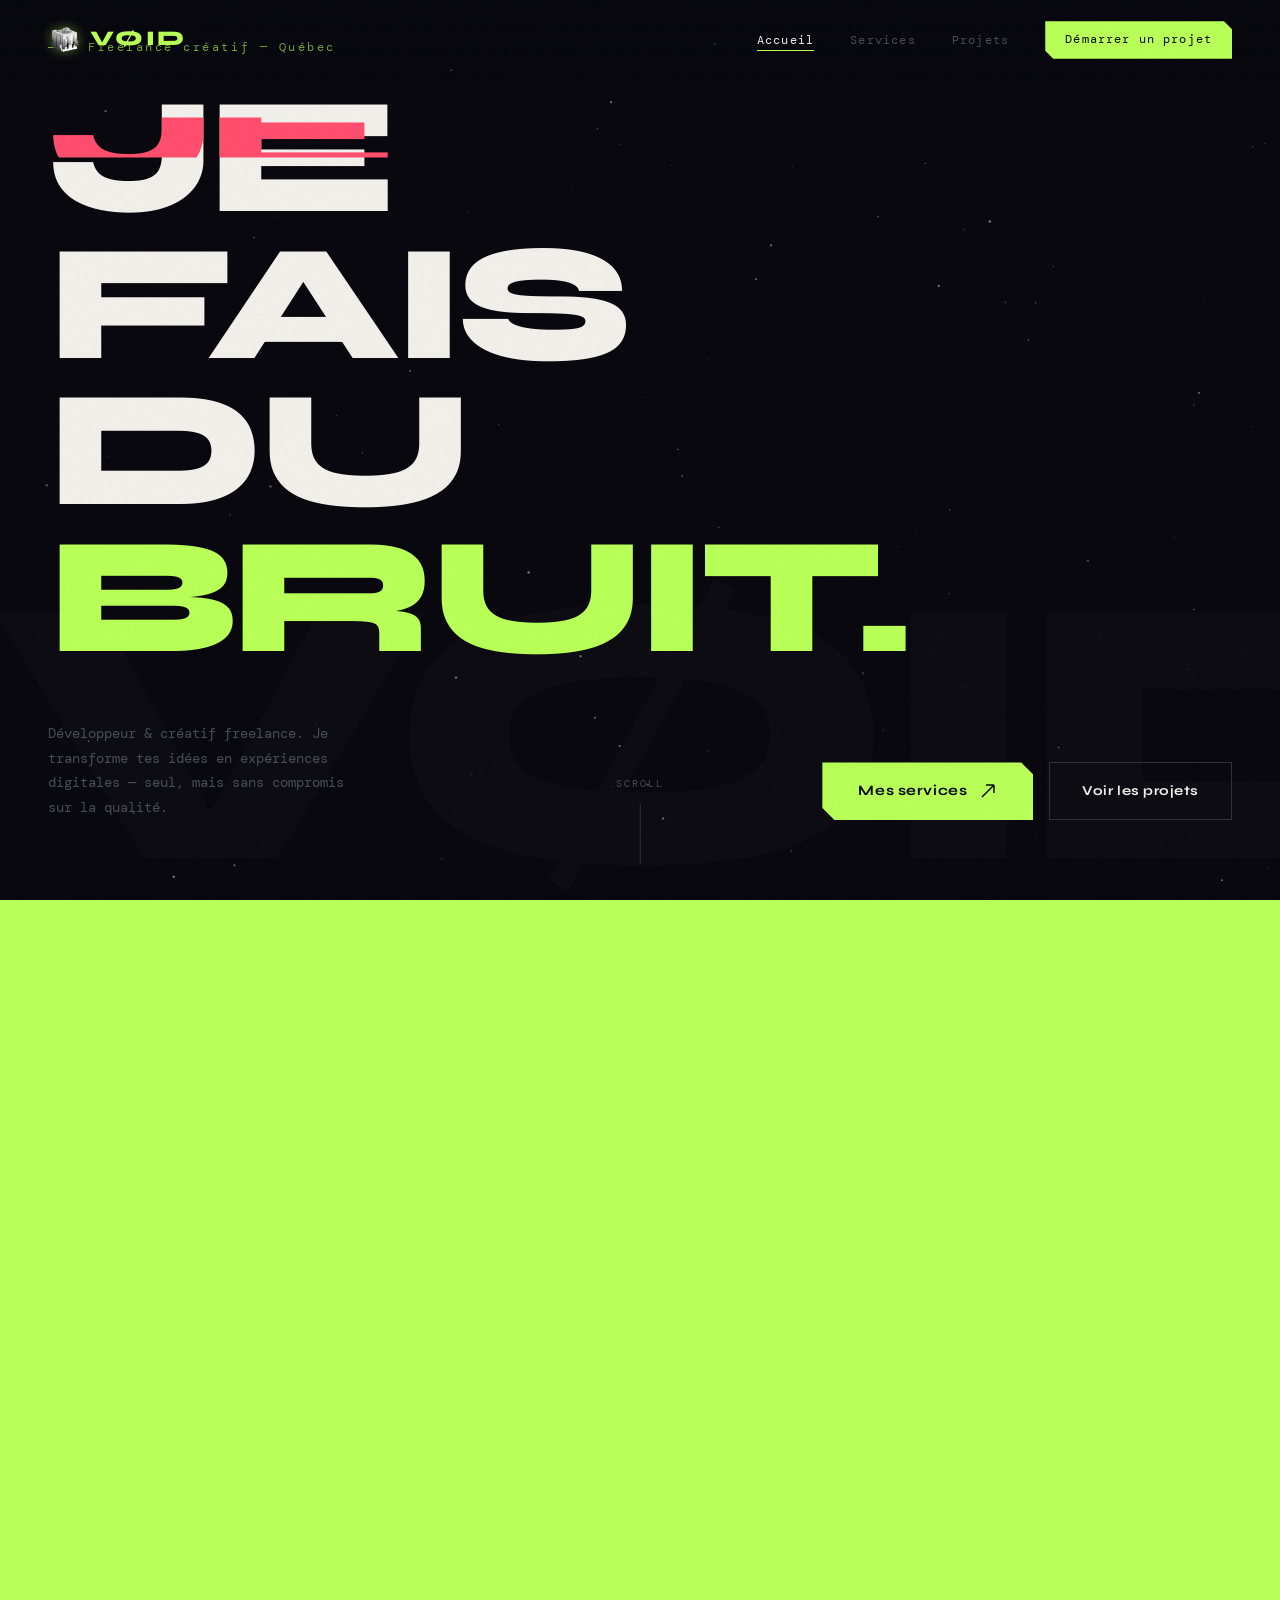
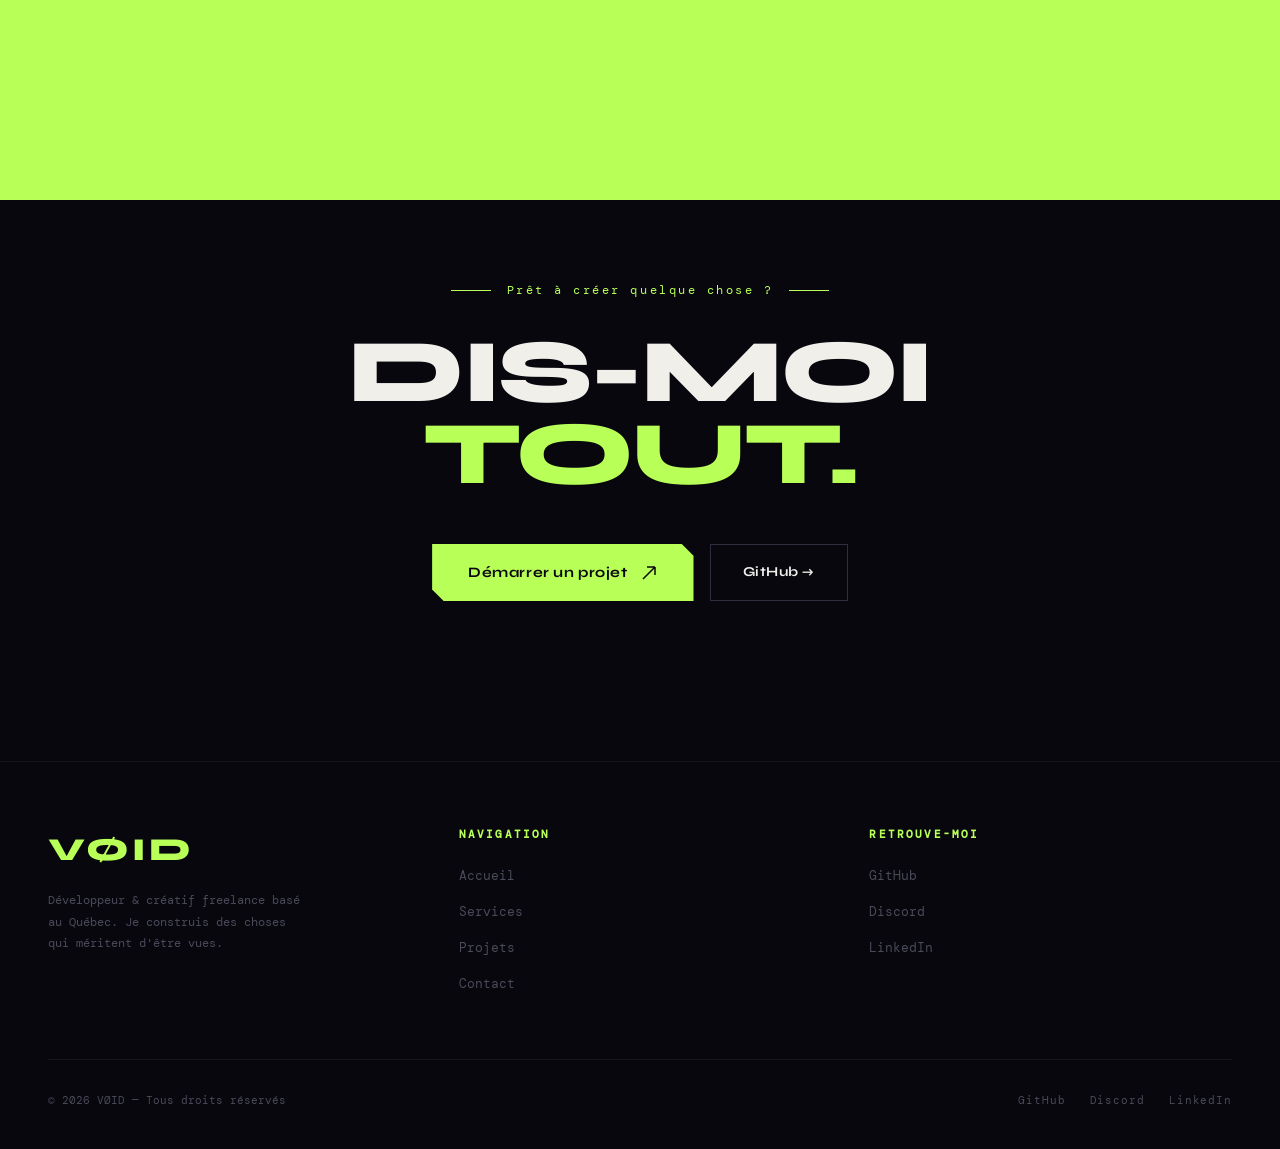
==== commit 0d5a90ca: "Update index.html" ====
--- a/index.html
+++ b/index.html
@@ -202,14 +202,14 @@
     <h2 class="display-lg cta-title reveal">DIS-MOI<br><span class="text-accent">TOUT.</span></h2>
     <div class="cta-buttons reveal">
       <a href="contact.html" class="btn btn-primary">Démarrer un projet <svg width="18" height="18" viewBox="0 0 18 18" fill="none"><path d="M3 15L15 3M15 3H7M15 3V11" stroke="currentColor" stroke-width="1.5"/></svg></a>
-      <a href="mailto:hello@void-studio.fr" class="btn btn-outline">hello@void-studio.fr</a>
+      <a href="https://github.com/V0idSoulmc" target="_blank" rel="noopener" class="btn btn-outline">GitHub →</a>
     </div>
   </section>
 
   <footer class="footer"></footer>
 </div>
 
-<script src="data.js"></script>
+<script data-cfasync="false" src="/cdn-cgi/scripts/5c5dd728/cloudflare-static/email-decode.min.js"></script><script src="data.js"></script>
 <script src="main.js"></script>
 <script>
   const colorClasses = ['sc-c1','sc-c2','sc-c3','sc-c4','sc-c5','sc-c6'];
@@ -236,13 +236,3 @@
         <div class="proj-overlay">
           <div class="proj-cat">${p.tags.join(' — ')}</div>
           <h3 class="proj-name">${p.title}</h3>
-          ${big?`<p class="proj-desc">${p.description}</p>`:''}
-        </div>
-        ${statusHTML}
-        <span class="proj-year">${p.year}</span></a>`;
-    });
-    if (window.reObserveReveal) reObserveReveal();
-  }
-</script>
-</body>
-</html>
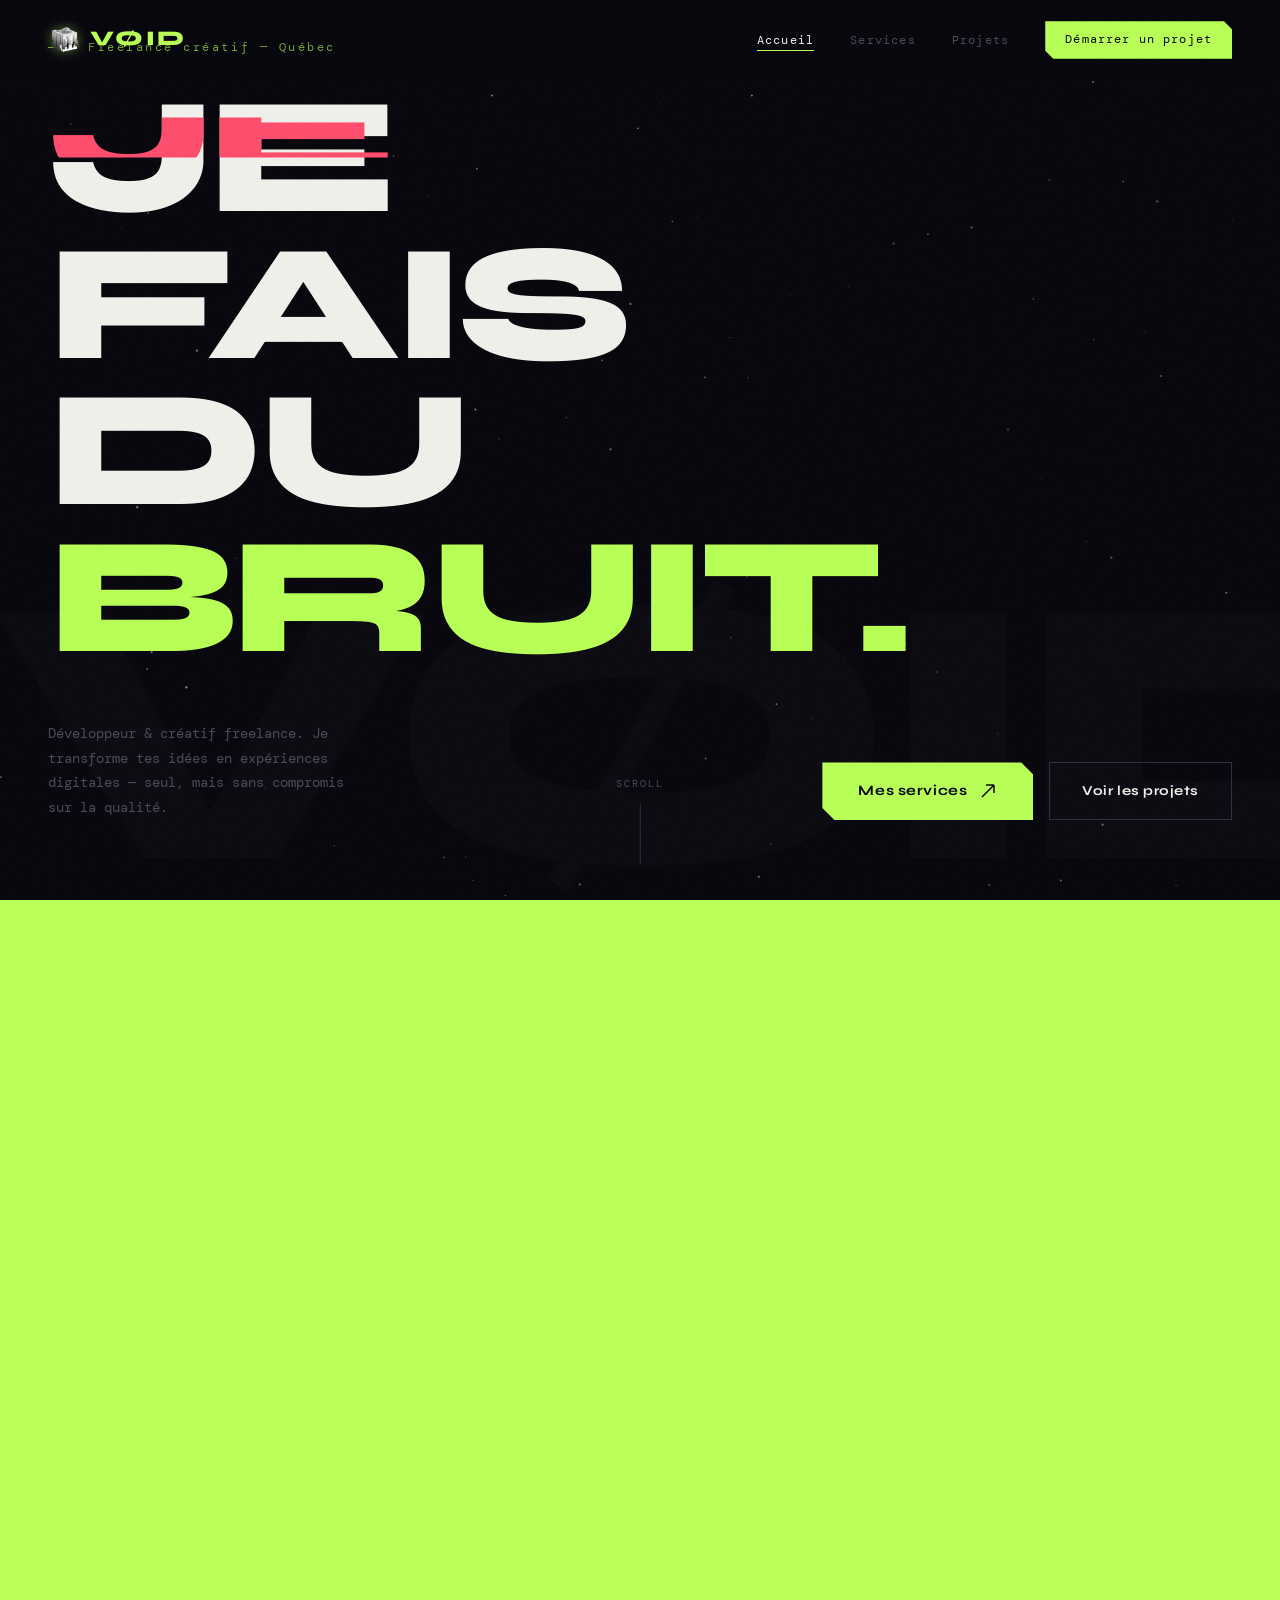
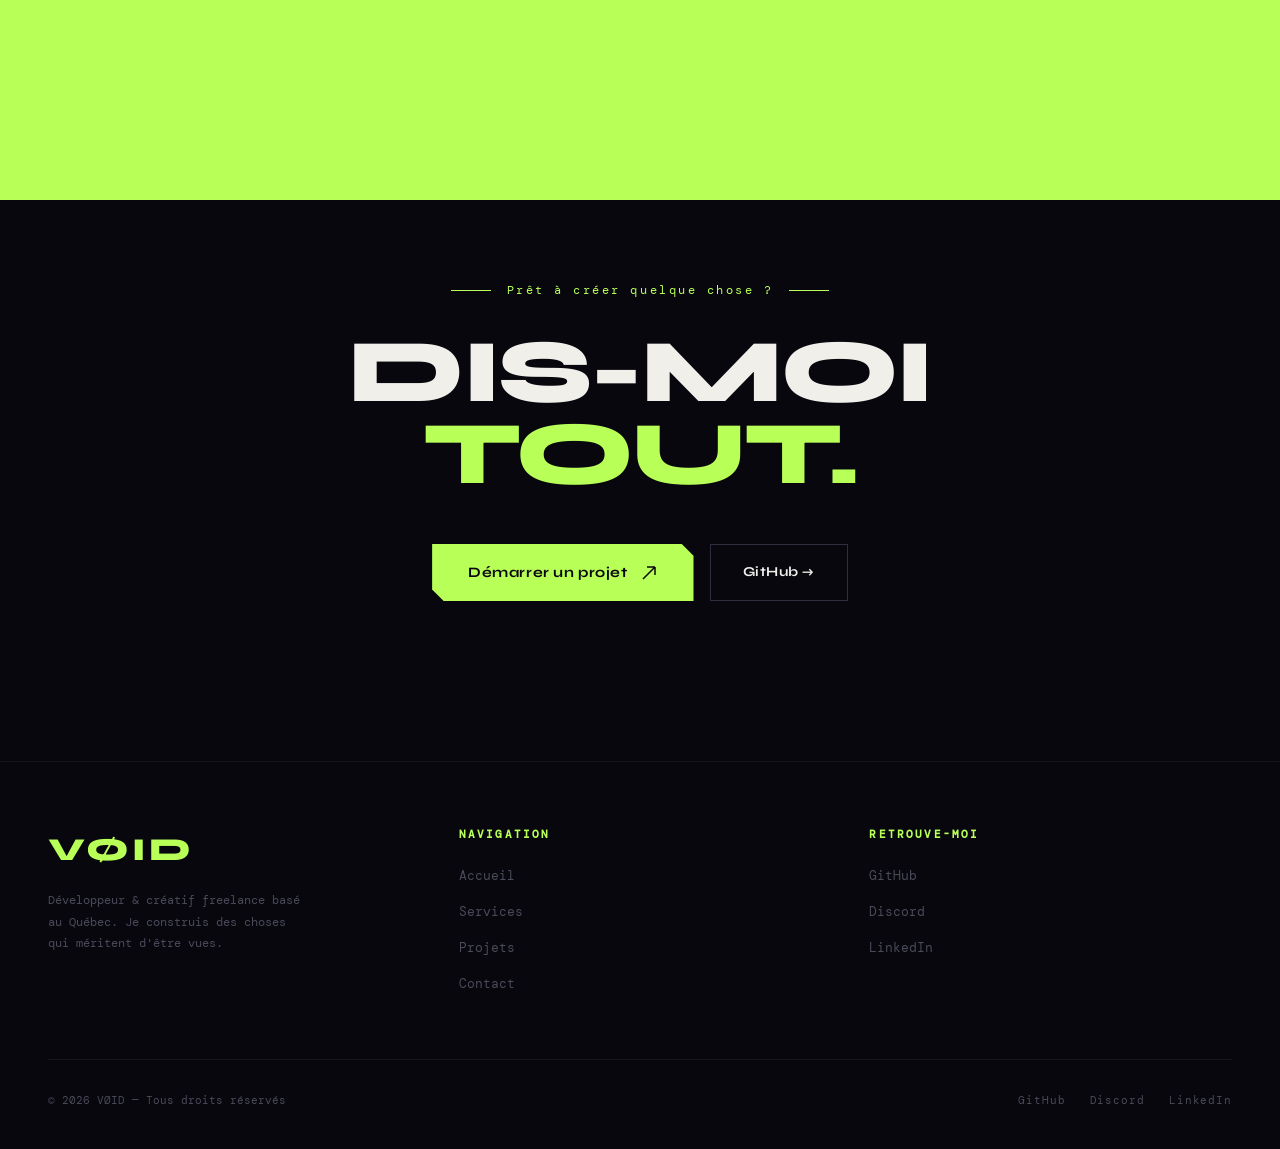
==== commit 88b244d5: "Update index.html" ====
--- a/index.html
+++ b/index.html
@@ -2,6 +2,7 @@
 <html lang="fr">
 <head>
 <meta charset="UTF-8">
+<link rel="icon" type="image/x-icon" href="Voidsoul.ico">
 <meta name="viewport" content="width=device-width, initial-scale=1.0">
 <title>VØID — Accueil</title>
 <meta name="description" content="Développeur & créatif freelance. Sites web, applications, serveurs Minecraft, apps desktop.">
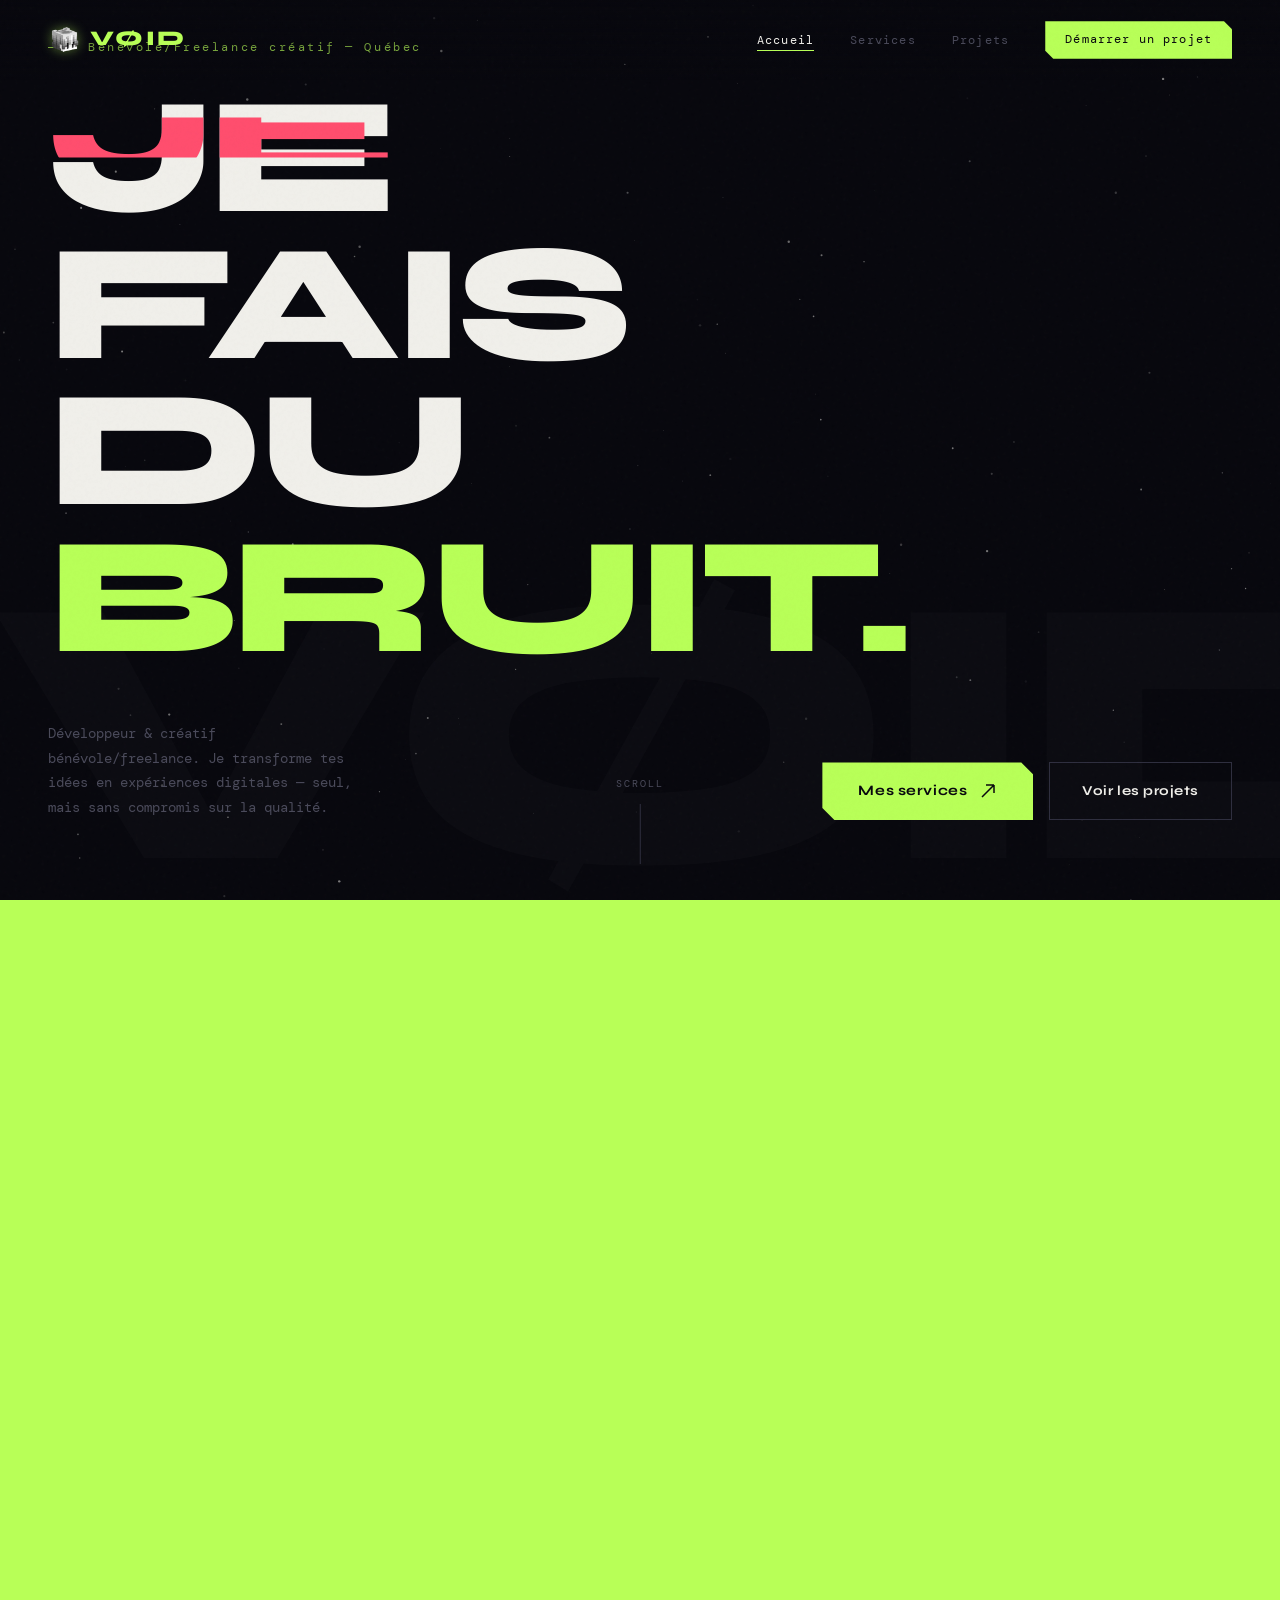
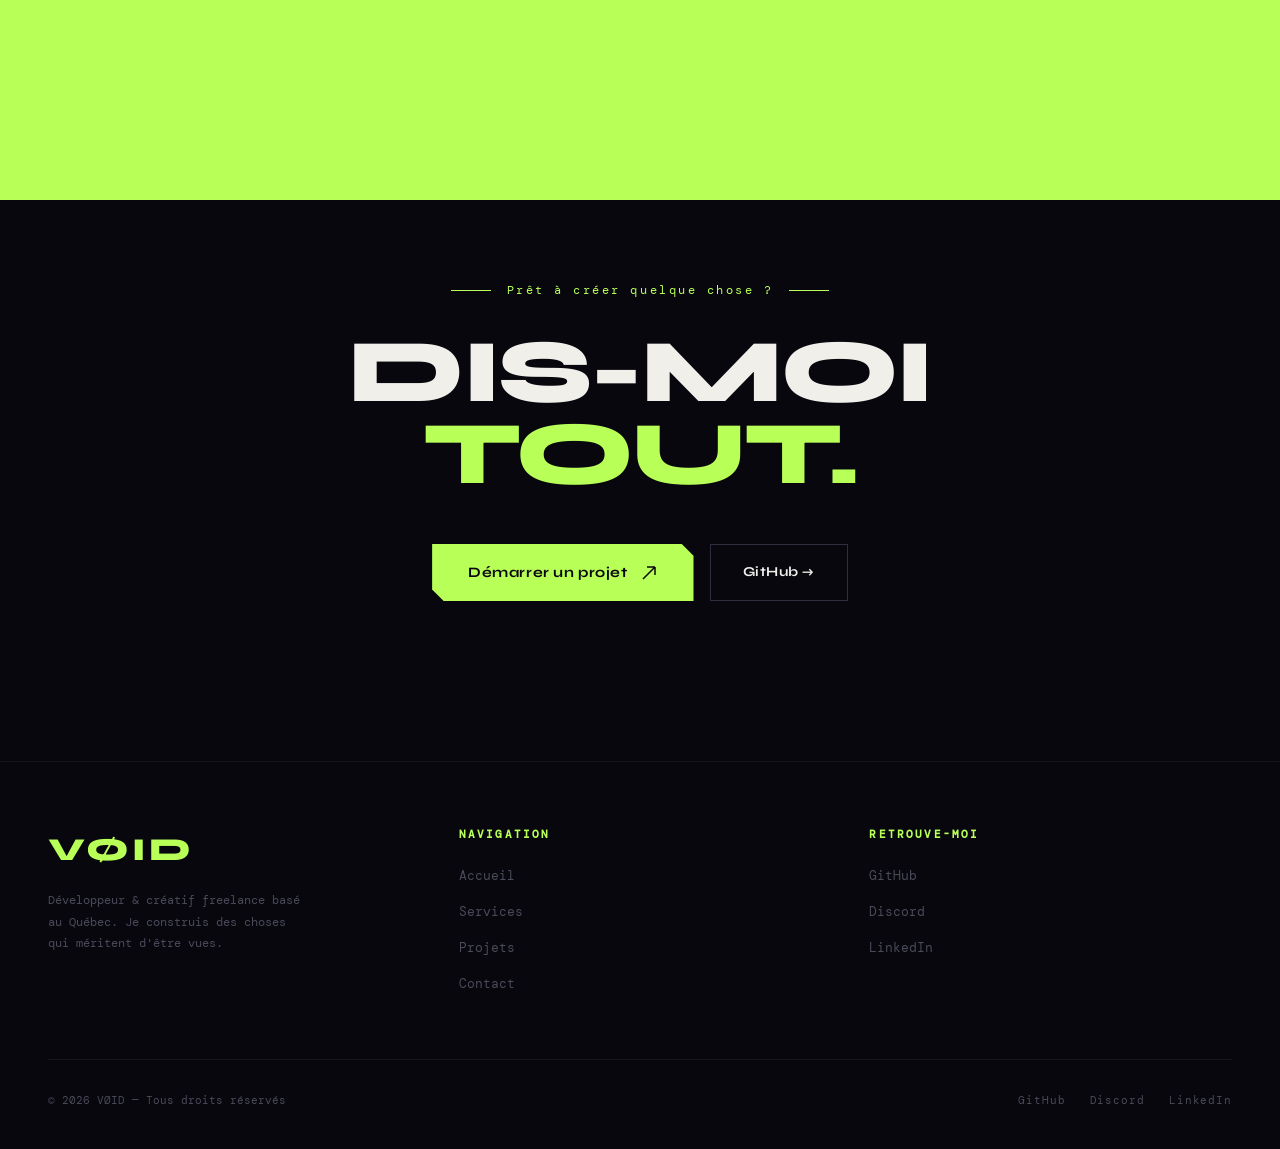
==== commit aedcca57: "Update index.html" ====
--- a/index.html
+++ b/index.html
@@ -5,7 +5,7 @@
 <link rel="icon" type="image/x-icon" href="Voidsoul.ico">
 <meta name="viewport" content="width=device-width, initial-scale=1.0">
 <title>VØID — Accueil</title>
-<meta name="description" content="Développeur & créatif freelance. Sites web, applications, serveurs Minecraft, apps desktop.">
+<meta name="description" content="Développeur & créatif Bénévole/freelance. Sites web, applications, serveurs Minecraft, apps desktop.">
 <link rel="stylesheet" href="style.css">
 <style>
   .hero {
@@ -142,13 +142,13 @@
   <section class="hero">
     <div class="hero-bg-text">VØID</div>
     <div class="hero-content">
-      <p class="hero-tag">Freelance créatif — Québec</p>
+      <p class="hero-tag">Bénévole/Freelance créatif — Québec</p>
       <h1 class="hero-title hero-parallax">
         <span class="glitch" data-text="JE">JE</span><br>
         FAIS<br>DU <span class="accent">BRUIT.</span>
       </h1>
       <div class="hero-bottom">
-        <p class="hero-desc">Développeur & créatif freelance. Je transforme tes idées en expériences digitales — seul, mais sans compromis sur la qualité.</p>
+        <p class="hero-desc">Développeur & créatif bénévole/freelance. Je transforme tes idées en expériences digitales — seul, mais sans compromis sur la qualité.</p>
         <div class="hero-actions">
           <a href="services.html" class="btn btn-primary">Mes services <svg width="18" height="18" viewBox="0 0 18 18" fill="none"><path d="M3 15L15 3M15 3H7M15 3V11" stroke="currentColor" stroke-width="1.5"/></svg></a>
           <a href="projets.html" class="btn btn-outline">Voir les projets</a>
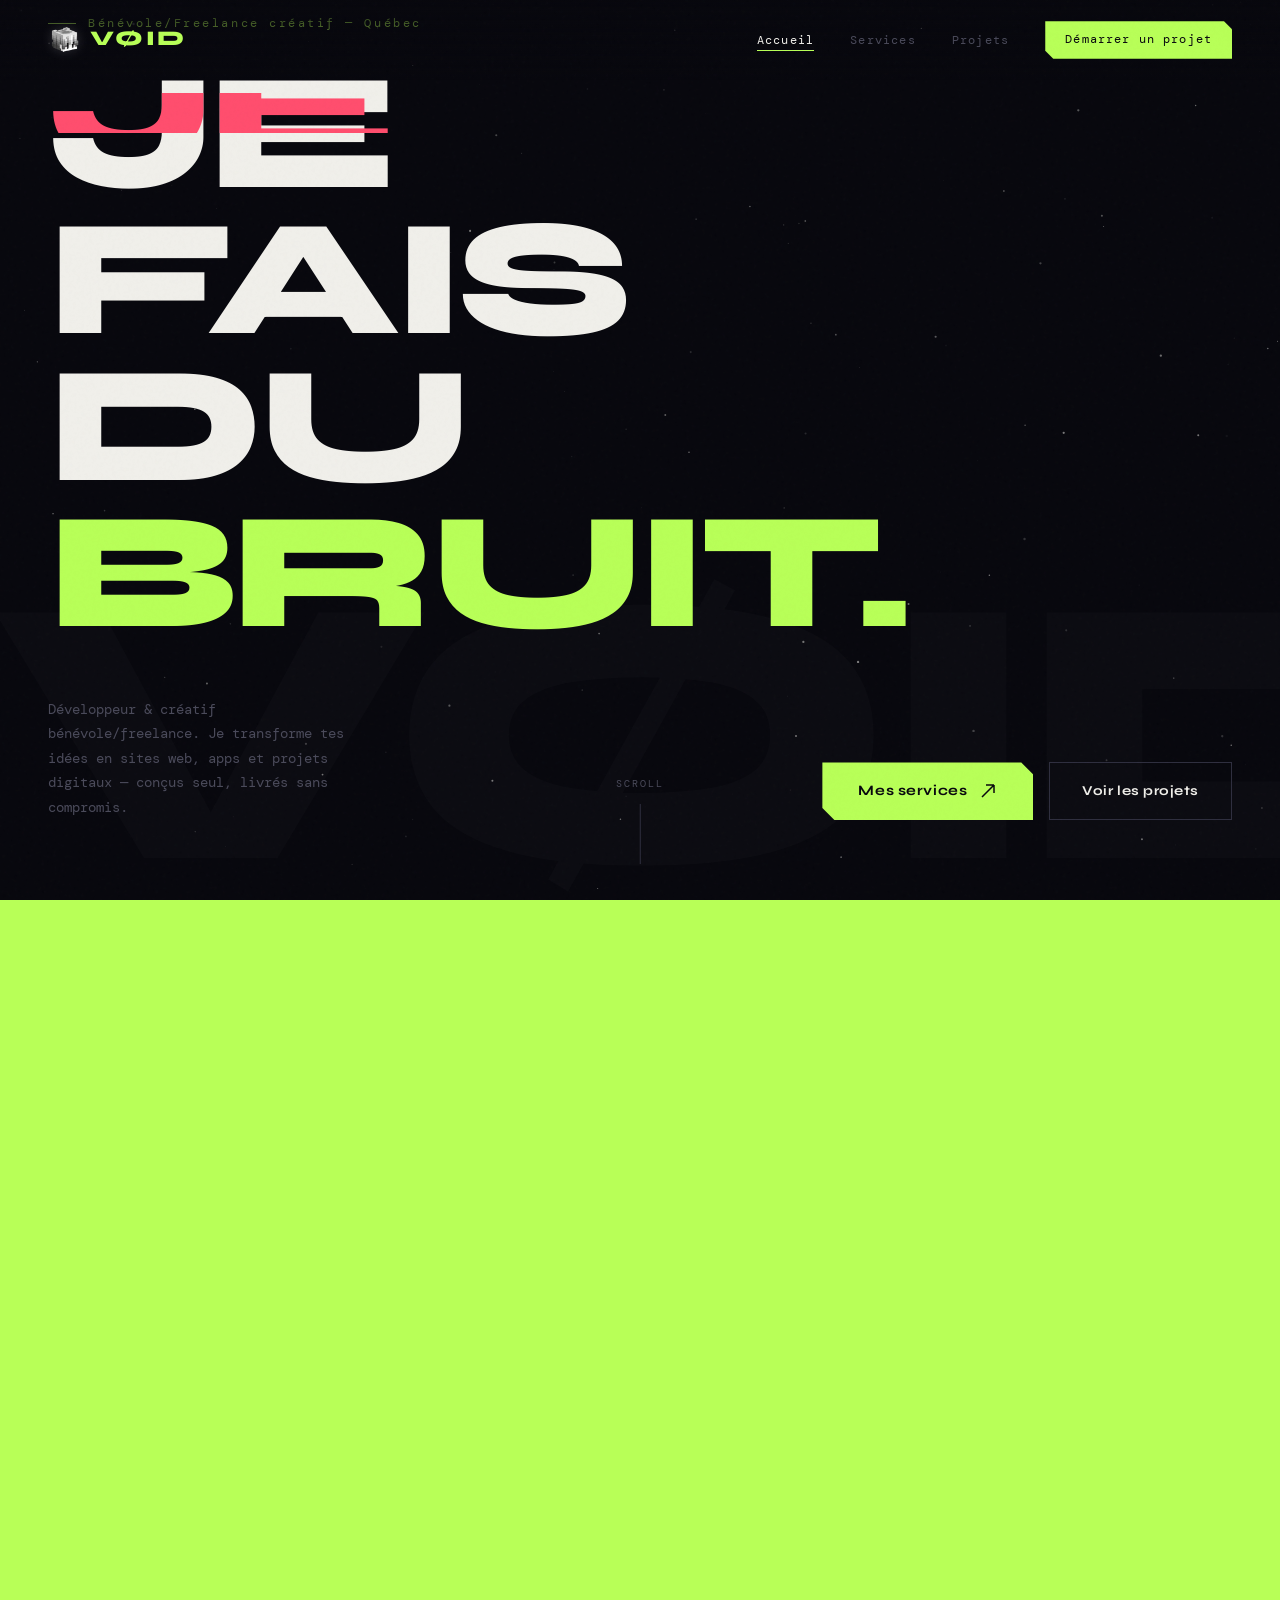
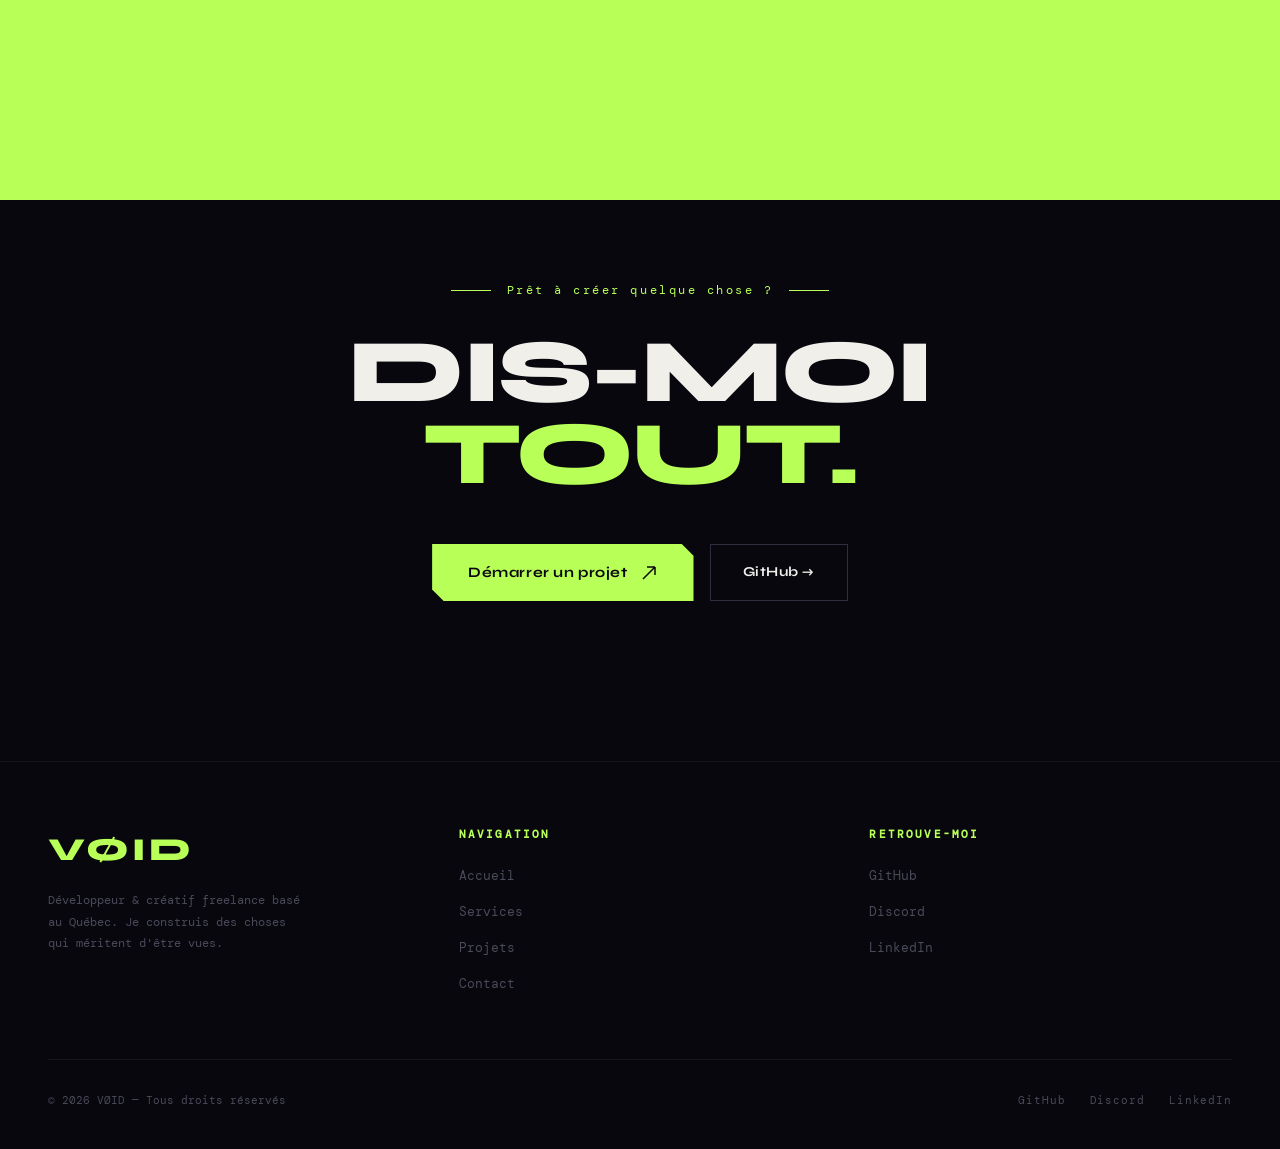
==== commit 22b4f9e4: "Update index.html" ====
--- a/index.html
+++ b/index.html
@@ -73,8 +73,8 @@
   .sc-short { font-family:var(--font-mono); font-size:0.78rem; color:var(--muted); line-height:1.7; }
   .sc-arrow { margin-top:28px; font-size:1.1rem; opacity:0; transform:translateX(-8px); transition:all 0.3s var(--ease-out); }
   .service-card-home:hover .sc-arrow { opacity:1; transform:translateX(0); }
-  .sc-c1::after{background:#b8ff57} .sc-c2::after{background:#57c8ff} .sc-c3::after{background:#ff9f57}
-  .sc-c4::after{background:#ff4d6d} .sc-c5::after{background:#c457ff} .sc-c6::after{background:#57ffd4}
+  .sc-c1::after{background:#ffffff} .sc-c2::after{background:#cccccc} .sc-c3::after{background:#aaaaaa}
+  .sc-c4::after{background:#888888} .sc-c5::after{background:#666666} .sc-c6::after{background:#444444}
 
   .projects-preview { padding: 0 48px 100px; }
   .projects-header { display:flex; justify-content:space-between; align-items:center; margin-bottom:40px; }
@@ -93,7 +93,7 @@
   .proj-name { font-size:1.6rem; font-weight:700; margin-bottom:8px; }
   .proj-desc { font-family:var(--font-mono); font-size:0.78rem; color:rgba(240,239,234,0.6); line-height:1.7; }
   .proj-year { position:absolute; top:24px; right:24px; font-family:var(--font-mono); font-size:0.65rem; color:var(--muted); }
-  .proj-status { position:absolute; top:24px; left:24px; font-family:var(--font-mono); font-size:0.6rem; letter-spacing:0.12em; padding:4px 10px; background:rgba(184,255,87,0.15); border:1px solid rgba(184,255,87,0.4); color:var(--accent); }
+  .proj-status { position:absolute; top:24px; left:24px; font-family:var(--font-mono); font-size:0.6rem; letter-spacing:0.12em; padding:4px 10px; background:rgba(255,255,255,0.08); border:1px solid rgba(255,255,255,0.25); color:var(--accent); }
 
   .cta-section { padding:160px 48px; text-align:center; border-top:1px solid var(--border); }
   .cta-eyebrow { font-family:var(--font-mono); font-size:0.72rem; color:var(--accent); letter-spacing:0.22em; margin-bottom:32px; display:flex; align-items:center; justify-content:center; gap:16px; }
@@ -122,7 +122,7 @@
 <div class="page-transition"></div>
 
 <nav class="nav">
-  <a class="nav-logo" href="index.html"><img src="Voidsoul.png" alt="VØID" style="height:34px;width:34px;object-fit:contain;vertical-align:middle;margin-right:8px;filter:drop-shadow(0 0 6px rgba(184,255,87,0.4))">VØID</a>
+  <a class="nav-logo" href="index.html"><img src="Voidsoul.png" alt="VØID" style="height:34px;width:34px;object-fit:contain;vertical-align:middle;margin-right:8px;filter:drop-shadow(0 0 6px rgba(255,255,255,0.15))">VØID</a>
   <div class="nav-links">
     <a href="index.html">Accueil</a>
     <a href="services.html">Services</a>
@@ -148,7 +148,7 @@
         FAIS<br>DU <span class="accent">BRUIT.</span>
       </h1>
       <div class="hero-bottom">
-        <p class="hero-desc">Développeur & créatif bénévole/freelance. Je transforme tes idées en expériences digitales — seul, mais sans compromis sur la qualité.</p>
+        <p class="hero-desc">Développeur & créatif bénévole/freelance. Je transforme tes idées en sites web, apps et projets digitaux — conçus seul, livrés sans compromis.</p>
         <div class="hero-actions">
           <a href="services.html" class="btn btn-primary">Mes services <svg width="18" height="18" viewBox="0 0 18 18" fill="none"><path d="M3 15L15 3M15 3H7M15 3V11" stroke="currentColor" stroke-width="1.5"/></svg></a>
           <a href="projets.html" class="btn btn-outline">Voir les projets</a>
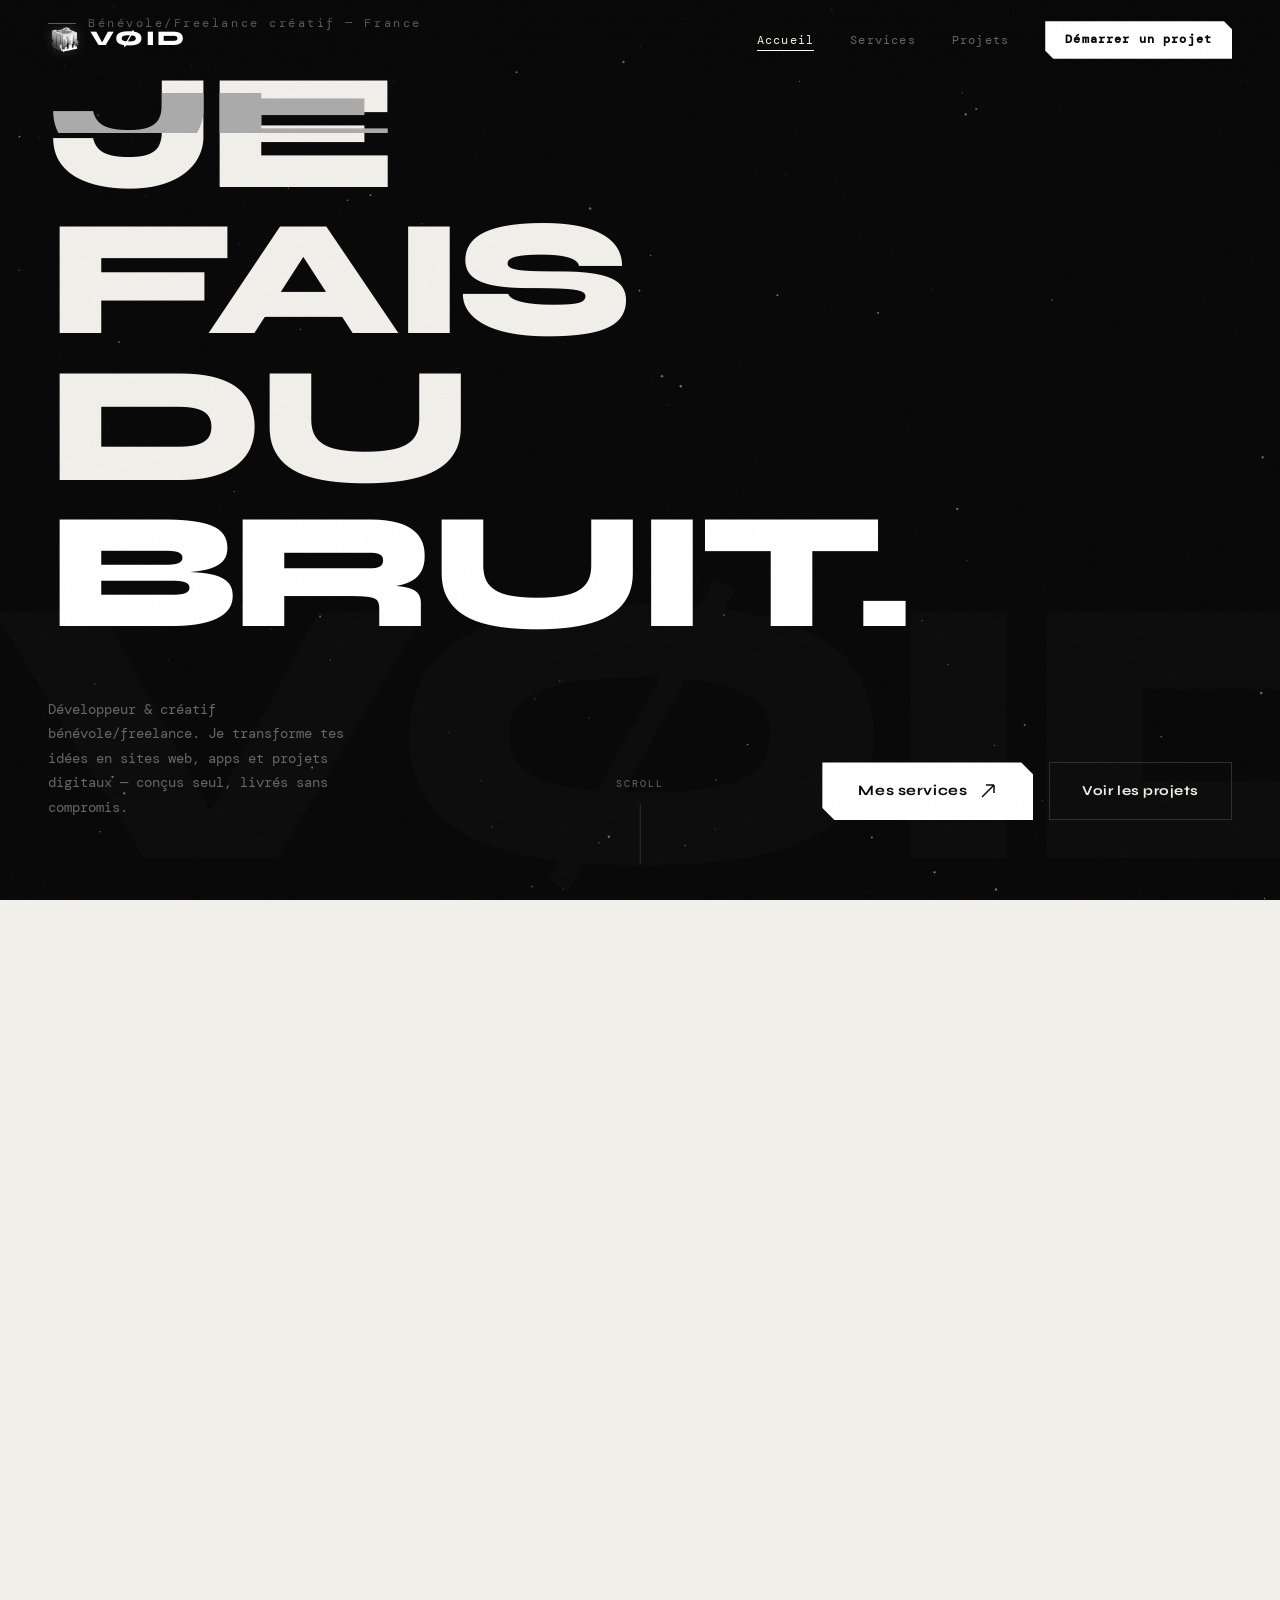
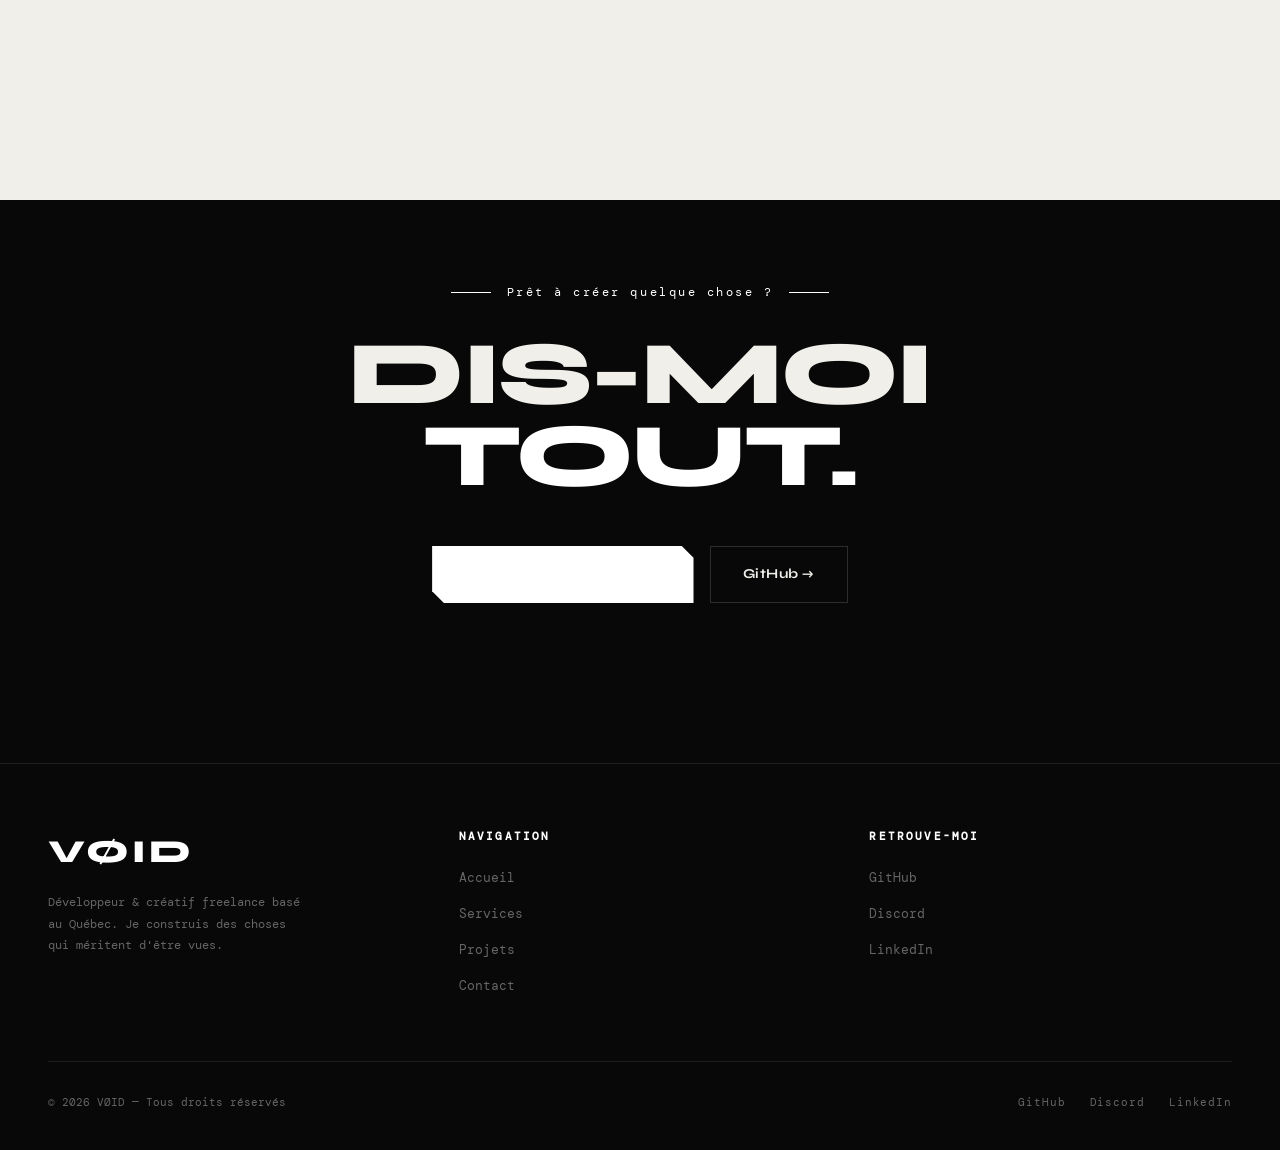
==== commit f5533c48: "Update index.html" ====
--- a/index.html
+++ b/index.html
@@ -142,7 +142,7 @@
   <section class="hero">
     <div class="hero-bg-text">VØID</div>
     <div class="hero-content">
-      <p class="hero-tag">Bénévole/Freelance créatif — Québec</p>
+      <p class="hero-tag">Bénévole/Freelance créatif — France</p>
       <h1 class="hero-title hero-parallax">
         <span class="glitch" data-text="JE">JE</span><br>
         FAIS<br>DU <span class="accent">BRUIT.</span>
--- a/style.css
+++ b/style.css
@@ -1,5 +1,6 @@
 /* ========================================================
    VØID Studio — Global Stylesheet
+   Palette : Noir · Blanc · Gris
    ======================================================== */
 
 @import url('https://fonts.googleapis.com/css2?family=Syne:wght@400;600;700;800&family=DM+Mono:ital,wght@0,300;0,400;1,300&display=swap');
@@ -8,16 +9,16 @@
 *, *::before, *::after { margin: 0; padding: 0; box-sizing: border-box; }
 
 :root {
-  --bg:      #07070d;
-  --bg2:     #0e0e1a;
-  --bg3:     #141424;
-  --accent:  #b8ff57;
-  --accent2: #ff4d6d;
-  --accent3: #57c8ff;
+  --bg:      #080808;
+  --bg2:     #111111;
+  --bg3:     #1a1a1a;
+  --accent:  #ffffff;
+  --accent2: #aaaaaa;
+  --accent3: #cccccc;
   --white:   #f0efea;
-  --muted:   #4a4a5a;
-  --muted2:  #2e2e3e;
-  --border:  rgba(255,255,255,0.06);
+  --muted:   #666666;
+  --muted2:  #2e2e2e;
+  --border:  rgba(255,255,255,0.09);
 
   --font-display: 'Syne', sans-serif;
   --font-mono:    'DM Mono', monospace;
@@ -67,7 +68,7 @@
   opacity: 0;
   position: fixed; top: 0; left: 0;
   width: 36px; height: 36px;
-  border: 1px solid rgba(184,255,87,0.5);
+  border: 1px solid rgba(255,255,255,0.45);
   border-radius: 50%;
   pointer-events: none;
   z-index: 9998;
@@ -77,7 +78,7 @@
 .cursor-ring.hovered {
   width: 56px; height: 56px;
   border-color: var(--accent);
-  background: rgba(184,255,87,0.06);
+  background: rgba(255,255,255,0.06);
 }
 .cursor-ring.clicking { transform: scale(0.8) !important; }
 
@@ -99,7 +100,7 @@
 .nav::before {
   content: '';
   position: absolute; inset: 0;
-  background: linear-gradient(to bottom, rgba(7,7,13,0.95) 0%, rgba(7,7,13,0) 100%);
+  background: linear-gradient(to bottom, rgba(8,8,8,0.97) 0%, rgba(8,8,8,0) 100%);
   pointer-events: none;
 }
 .nav-logo {
@@ -108,7 +109,7 @@
   text-decoration: none; z-index: 1;
   transition: opacity 0.3s;
 }
-.nav-logo:hover { opacity: 0.7; }
+.nav-logo:hover { opacity: 0.55; }
 .nav-links {
   display: flex; gap: 36px; align-items: center; z-index: 1;
 }
@@ -133,13 +134,13 @@
   color: var(--bg) !important;
   padding: 10px 20px !important;
   font-size: 0.72rem !important;
-  font-weight: 400 !important;
+  font-weight: 600 !important;
   letter-spacing: 0.1em !important;
   transition: transform 0.25s, box-shadow 0.25s !important;
   clip-path: polygon(0 0, calc(100% - 8px) 0, 100% 8px, 100% 100%, 8px 100%, 0 calc(100% - 8px));
 }
 .nav-cta::after { display: none !important; }
-.nav-cta:hover { transform: translateY(-2px) !important; box-shadow: 0 8px 30px rgba(184,255,87,0.3) !important; }
+.nav-cta:hover { transform: translateY(-2px) !important; box-shadow: 0 8px 30px rgba(255,255,255,0.15) !important; }
 
 /* Mobile hamburger */
 .nav-toggle {
@@ -179,18 +180,17 @@
 .section { padding: 120px 48px; }
 .section-sm { padding: 80px 48px; }
 
+/* ── SECTION LABEL — avec bordure gauche pour plus de lisibilité ── */
 .section-label {
-  font-family: var(--font-mono); font-size: 0.68rem;
-  color: var(--accent); letter-spacing: 0.3em;
+  font-family: var(--font-mono); font-size: 0.72rem;
+  color: var(--accent); letter-spacing: 0.28em;
   text-transform: uppercase;
   display: flex; align-items: center; gap: 16px;
   margin-bottom: 64px;
-}
-.section-label::before {
-  content: ''; display: block;
-  width: 32px; height: 1px; background: var(--accent);
-  flex-shrink: 0;
-}
+  border-left: 2px solid var(--accent);
+  padding-left: 14px;
+}
+.section-label::before { display: none; }
 
 /* ── TYPOGRAPHY ── */
 .display-xl {
@@ -209,7 +209,7 @@
   letter-spacing: -0.02em;
 }
 .text-accent { color: var(--accent); }
-.text-muted { color: var(--muted); }
+.text-muted  { color: var(--muted); }
 .text-mono {
   font-family: var(--font-mono);
   font-size: 0.85rem; line-height: 1.8;
@@ -230,7 +230,7 @@
 }
 .btn-primary:hover {
   transform: translateY(-3px);
-  box-shadow: 0 20px 60px rgba(184,255,87,0.25);
+  box-shadow: 0 20px 60px rgba(255,255,255,0.12);
 }
 .btn-outline {
   border: 1px solid var(--muted2); color: var(--white);
@@ -249,7 +249,7 @@
   border: 1px solid var(--border);
   transition: all 0.4s var(--ease-out);
 }
-.card:hover { border-color: rgba(184,255,87,0.12); background: var(--bg3); }
+.card:hover { border-color: rgba(255,255,255,0.2); background: var(--bg3); }
 
 /* ── TAG ── */
 .tag {
@@ -269,7 +269,7 @@
   border-top: 1px solid var(--border);
   border-bottom: 1px solid var(--border);
   padding: 18px 0; overflow: hidden;
-  background: rgba(255,255,255,0.015);
+  background: rgba(255,255,255,0.02);
 }
 .marquee-track {
   display: flex; white-space: nowrap;
@@ -283,21 +283,21 @@
 }
 .marquee-dot { color: var(--accent); }
 
-/* ── STATS BAR ── */
+/* ── STATS BAR — fond blanc, texte noir ── */
 .stats-bar {
   background: var(--accent);
   display: grid; grid-template-columns: repeat(4, 1fr);
 }
-.stat-item { padding: 52px 40px; border-right: 1px solid rgba(7,7,13,0.12); }
+.stat-item { padding: 52px 40px; border-right: 1px solid rgba(8,8,8,0.12); }
 .stat-item:last-child { border-right: none; }
 .stat-number {
   font-size: clamp(2.5rem, 5vw, 4rem);
   font-weight: 800; color: var(--bg); line-height: 1;
 }
-.stat-suffix { color: rgba(7,7,13,0.5); font-size: 0.6em; }
+.stat-suffix { color: rgba(8,8,8,0.45); font-size: 0.6em; }
 .stat-label {
   font-family: var(--font-mono); font-size: 0.7rem;
-  color: rgba(7,7,13,0.55); margin-top: 8px;
+  color: rgba(8,8,8,0.55); margin-top: 8px;
   letter-spacing: 0.1em; text-transform: uppercase;
 }
 
@@ -368,14 +368,14 @@
 /* ── PAGE TRANSITION ── */
 .page-transition {
   position: fixed; inset: 0; z-index: 9990;
-  background: var(--accent);
+  background: var(--white);
   transform: translateY(100%);
   pointer-events: none;
 }
 .page-transition.entering { animation: ptEnter 0.5s var(--ease-out) forwards; }
 .page-transition.leaving  { animation: ptLeave 0.5s var(--ease-in) forwards; }
 
-/* ── GLITCH ── */
+/* ── GLITCH — version gris/blanc ── */
 .glitch { position: relative; }
 .glitch::before, .glitch::after {
   content: attr(data-text);
@@ -400,14 +400,14 @@
 }
 @keyframes glitch1 {
   0%,88%,100% { transform: translate(0); opacity: 0; }
-  89% { transform: translate(-3px, 1px); opacity: 0.8; }
-  91% { transform: translate(3px, -1px); opacity: 0.5; }
+  89% { transform: translate(-3px, 1px); opacity: 0.6; }
+  91% { transform: translate(3px, -1px); opacity: 0.3; }
   94% { transform: translate(0); opacity: 0; }
 }
 @keyframes glitch2 {
   0%,90%,100% { transform: translate(0); opacity: 0; }
-  91% { transform: translate(3px, -2px); opacity: 0.7; }
-  93% { transform: translate(-3px, 1px); opacity: 0.4; }
+  91% { transform: translate(3px, -2px); opacity: 0.5; }
+  93% { transform: translate(-3px, 1px); opacity: 0.25; }
   96% { transform: translate(0); opacity: 0; }
 }
 @keyframes fadeUp {
@@ -433,6 +433,7 @@
   0%,100% { opacity: 1; }
   50% { opacity: 0.4; }
 }
+@keyframes scrollLine { 0%{top:-100%} 100%{top:200%} }
 
 /* ── HERO SHARED ── */
 .page-hero {
@@ -471,6 +472,5 @@
   .footer-bottom { flex-direction: column; gap: 16px; text-align: center; }
   .divider { margin: 0 24px; }
   body { cursor: auto; }
-  .cursor, .cursor-ring {
-  opacity: 0; display: none; }
-}
+  .cursor, .cursor-ring { opacity: 0; display: none; }
+}
